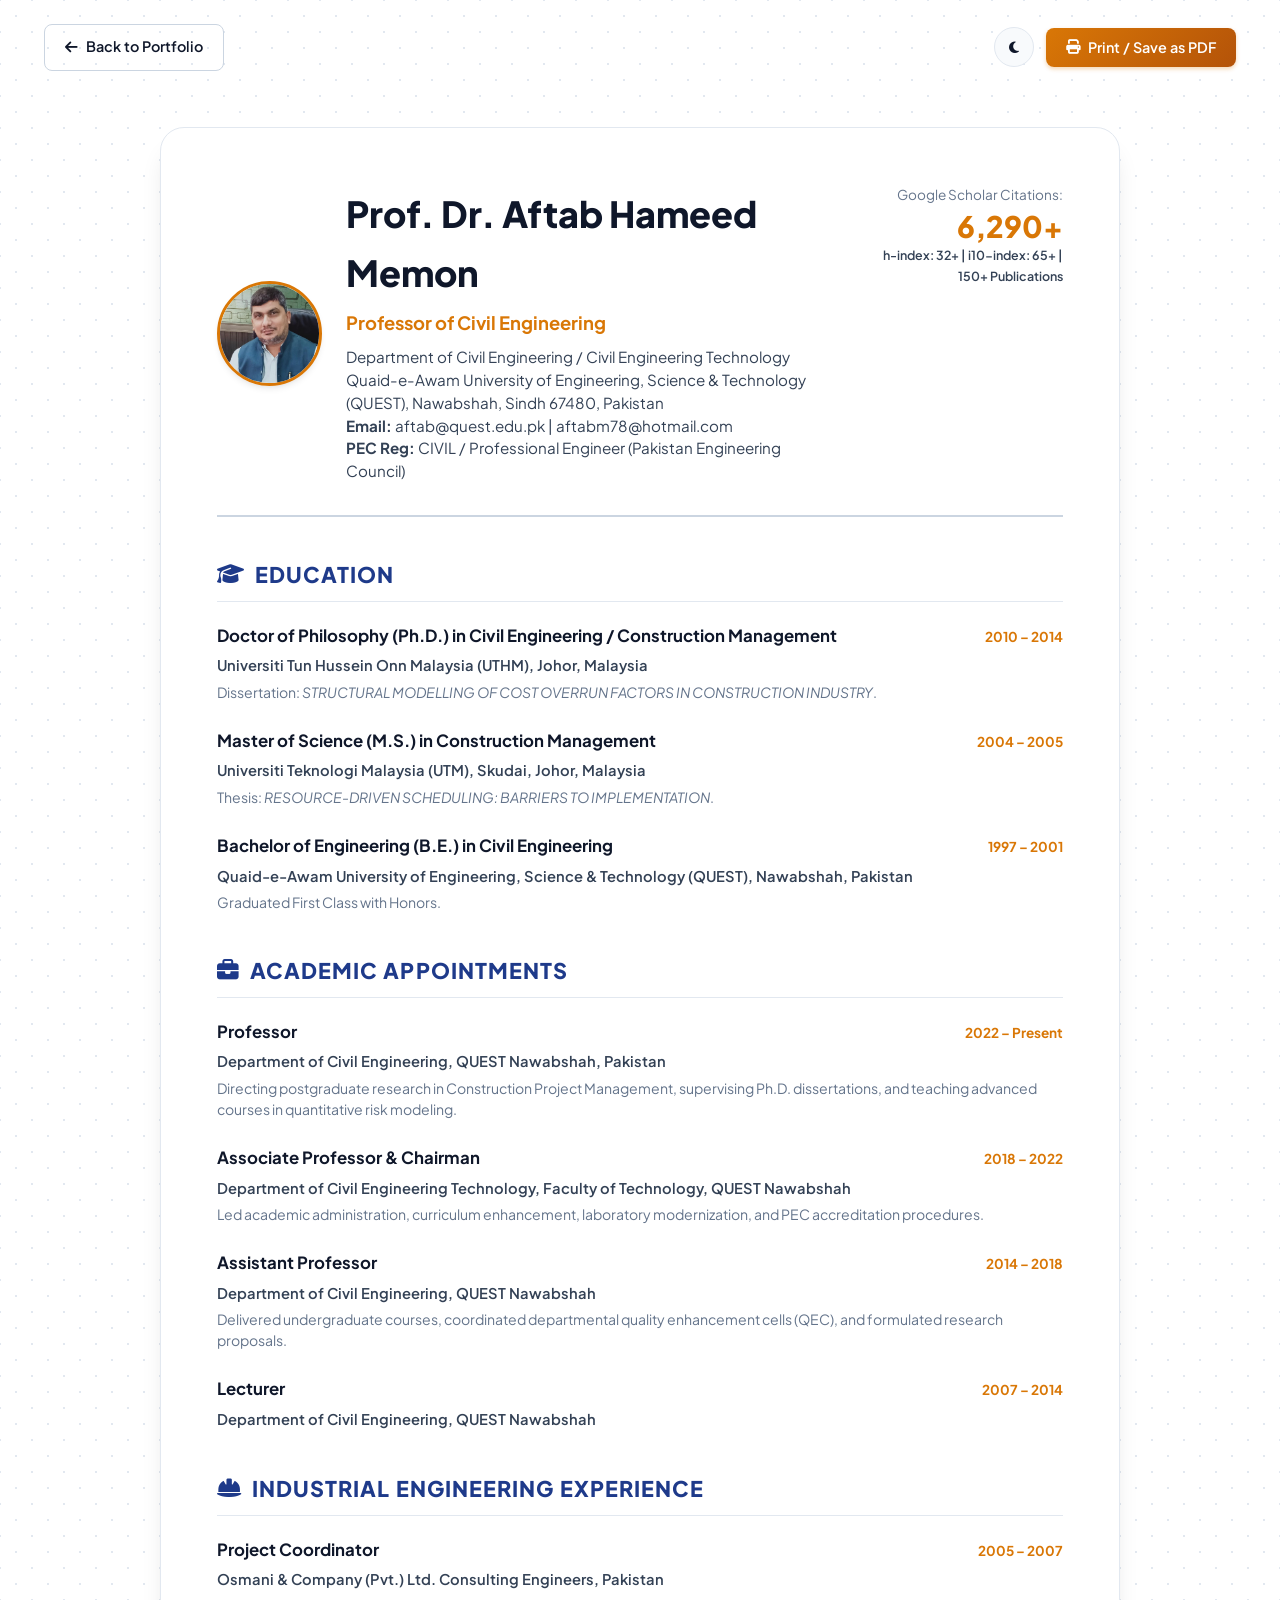
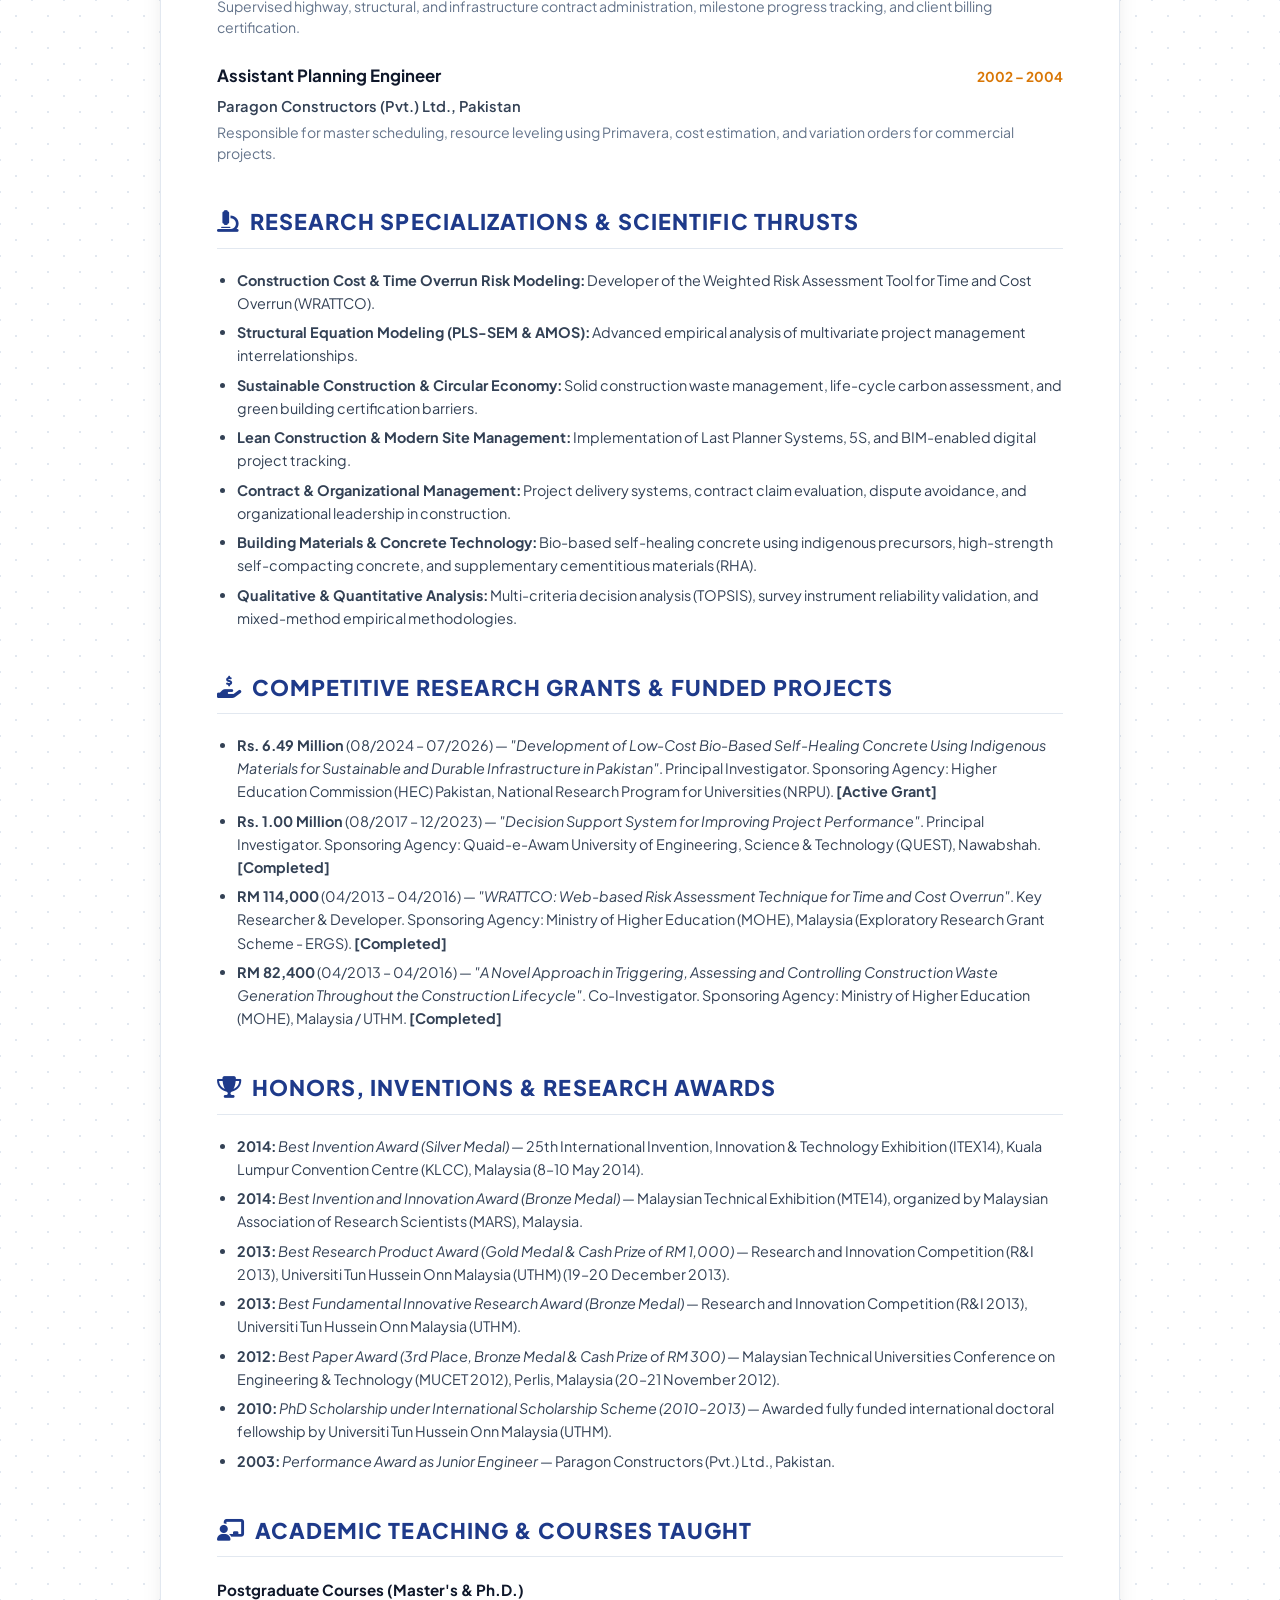
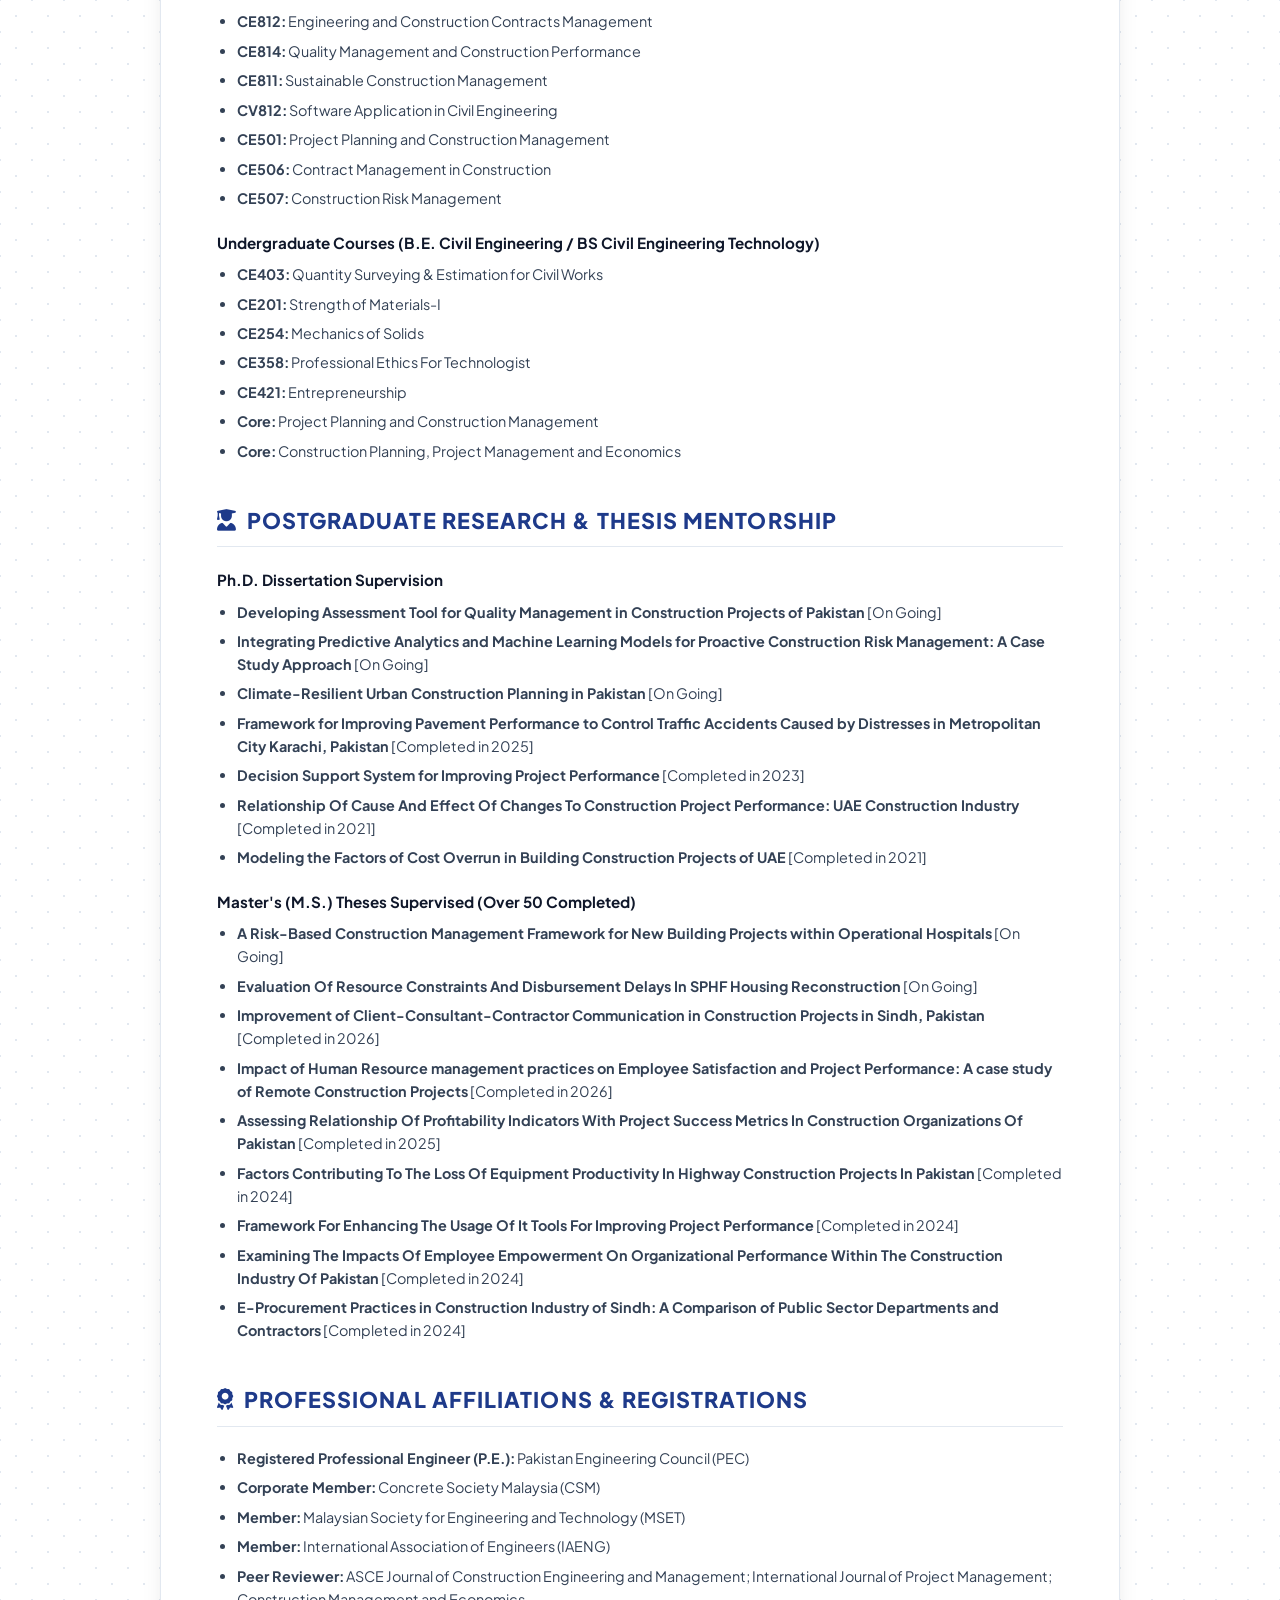
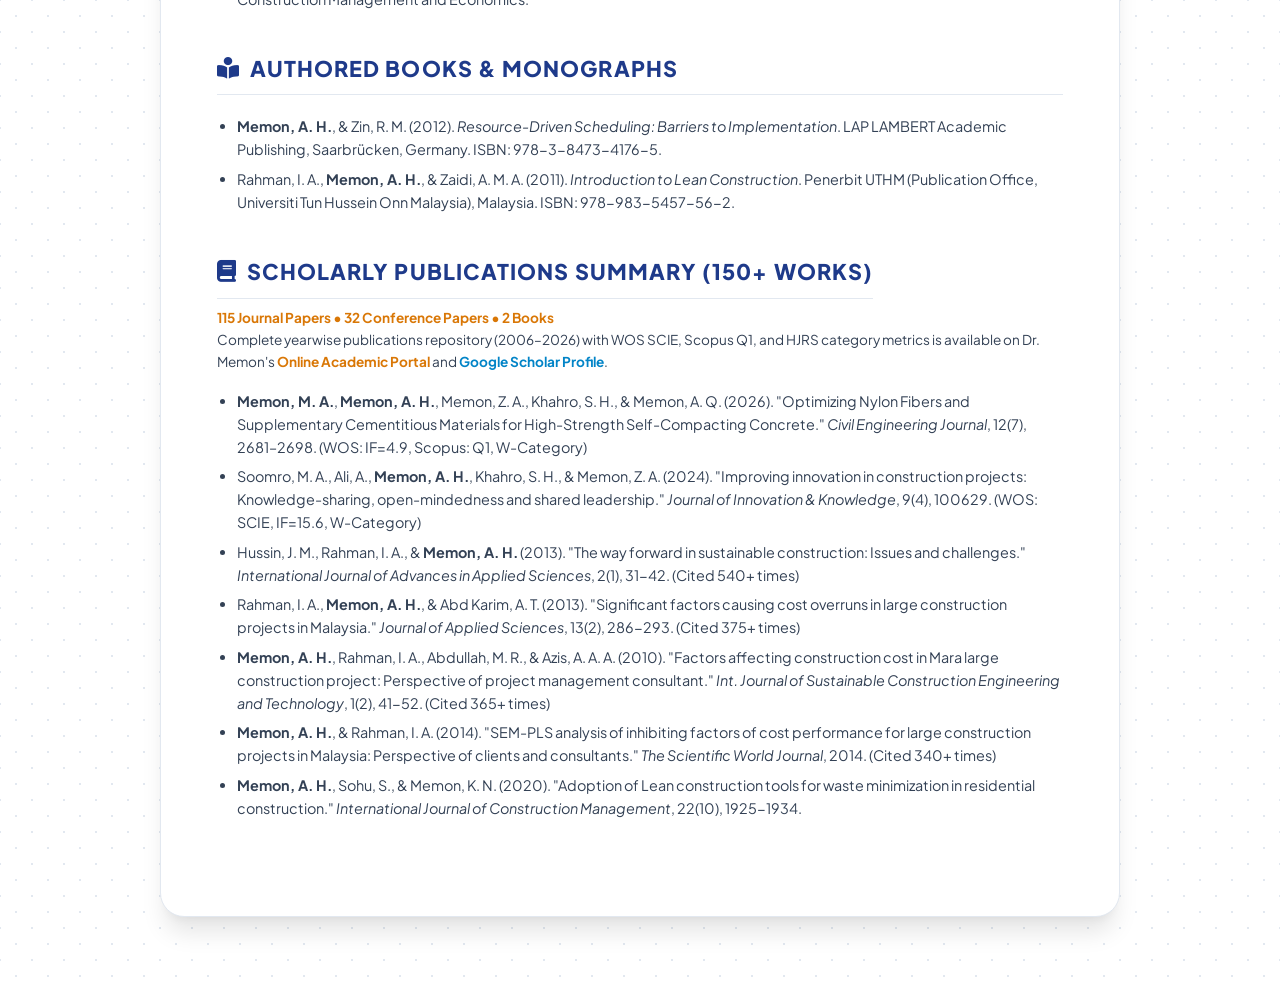
==== cv.html @ 18ec96fc "Initial commit: Academic website & portfolio for Prof. Dr. Aftab Hameed Memon" ====
<!DOCTYPE html>
<html lang="en">
<head>
  <meta charset="UTF-8">
  <meta name="viewport" content="width=device-width, initial-scale=1.0">
  <title>Curriculum Vitae | Prof. Dr. Aftab Hameed Memon</title>
  <meta name="description" content="Curriculum Vitae of Prof. Dr. Aftab Hameed Memon, Professor of Civil Engineering at Quaid-e-Awam University of Engineering, Science & Technology (QUEST), Nawabshah, Pakistan.">
  
  <!-- Favicon -->
  <link rel="icon" type="image/svg+xml" href="assets/images/logo.svg">
  
  <!-- Fonts -->
  <link rel="preconnect" href="https://fonts.googleapis.com">
  <link rel="preconnect" href="https://fonts.gstatic.com" crossorigin>
  <link href="https://fonts.googleapis.com/css2?family=Plus+Jakarta+Sans:wght@300;400;500;600;700;800&family=Playfair+Display:ital,wght@0,600;0,700;1,400&display=swap" rel="stylesheet">
  
  <!-- Font Awesome -->
  <link rel="stylesheet" href="https://cdnjs.cloudflare.com/ajax/libs/font-awesome/6.4.0/css/all.min.css">
  
  <!-- Main Stylesheet -->
  <link rel="stylesheet" href="css/style.css">
  
  <style>
    .cv-page-container {
      max-width: 960px;
      margin: 2rem auto 4rem auto;
      background: var(--bg-card);
      border: 1px solid var(--border-subtle);
      border-radius: var(--radius-xl);
      padding: 3.5rem;
      box-shadow: var(--shadow-xl);
    }
    .cv-header {
      border-bottom: 2px solid var(--border-strong);
      padding-bottom: 2rem;
      margin-bottom: 2.5rem;
      display: flex;
      justify-content: space-between;
      align-items: flex-start;
      gap: 2rem;
    }
    .cv-header-left h1 {
      font-size: 2.25rem;
      font-weight: 800;
      color: var(--text-primary);
      margin-bottom: 0.35rem;
    }
    .cv-header-left h2 {
      font-size: 1.15rem;
      font-weight: 700;
      color: var(--accent-gold);
      margin-bottom: 0.5rem;
    }
    .cv-header-left p {
      font-size: 0.95rem;
      color: var(--text-secondary);
      line-height: 1.5;
    }
    .cv-actions-bar {
      display: flex;
      gap: 0.75rem;
      flex-wrap: wrap;
    }
    .cv-section {
      margin-bottom: 2.5rem;
    }
    .cv-section-title {
      font-size: 1.35rem;
      font-weight: 800;
      color: var(--brand-blue);
      text-transform: uppercase;
      letter-spacing: 0.05em;
      border-bottom: 1.5px solid var(--border-subtle);
      padding-bottom: 0.5rem;
      margin-bottom: 1.25rem;
      display: flex;
      align-items: center;
      gap: 0.6rem;
    }
    [data-theme="dark"] .cv-section-title {
      color: var(--brand-azure);
    }
    .cv-item {
      margin-bottom: 1.5rem;
    }
    .cv-item:last-child {
      margin-bottom: 0;
    }
    .cv-item-header {
      display: flex;
      justify-content: space-between;
      align-items: baseline;
      margin-bottom: 0.25rem;
    }
    .cv-item-title {
      font-size: 1.05rem;
      font-weight: 700;
      color: var(--text-primary);
    }
    .cv-item-date {
      font-size: 0.85rem;
      font-weight: 700;
      color: var(--accent-gold);
    }
    .cv-item-sub {
      font-size: 0.92rem;
      font-weight: 600;
      color: var(--text-secondary);
    }
    .cv-item-details {
      font-size: 0.88rem;
      color: var(--text-muted);
      margin-top: 0.25rem;
      line-height: 1.5;
    }
    .cv-list {
      list-style-type: disc;
      padding-left: 1.25rem;
      color: var(--text-secondary);
      font-size: 0.9rem;
      line-height: 1.6;
    }
    .cv-list li {
      margin-bottom: 0.4rem;
    }
    @media print {
      .cv-page-container {
        border: none;
        box-shadow: none;
        padding: 0;
        margin: 0;
      }
      .cv-actions-bar, .theme-toggle-btn {
        display: none !important;
      }
      body {
        background: #fff !important;
        color: #000 !important;
      }
    }
  </style>
</head>
<body class="bg-grid-pattern">

  <div class="container">
    <div style="display: flex; justify-content: space-between; align-items: center; padding: 1.5rem 0;">
      <a href="index.html" class="btn btn-outline">
        <i class="fas fa-arrow-left"></i> Back to Portfolio
      </a>
      <div style="display: flex; gap: 0.75rem; align-items: center;">
        <button id="themeToggleBtn" class="theme-toggle-btn" aria-label="Toggle Theme">
          <i id="themeIcon" class="fas fa-moon"></i>
        </button>
        <button onclick="window.print()" class="btn btn-primary">
          <i class="fas fa-print"></i> Print / Save as PDF
        </button>
      </div>
    </div>

    <main class="cv-page-container">
      <!-- CV Header -->
      <header class="cv-header">
        <div style="display: flex; gap: 1.5rem; align-items: center;">
          <img src="assets/images/profile.jpg" alt="Prof. Dr. Aftab Hameed Memon" style="width: 105px; height: 105px; border-radius: 50%; object-fit: cover; border: 3px solid var(--accent-gold); box-shadow: var(--shadow-md); flex-shrink: 0;">
          <div class="cv-header-left">
            <h1>Prof. Dr. Aftab Hameed Memon</h1>
            <h2>Professor of Civil Engineering</h2>
            <p>
              Department of Civil Engineering / Civil Engineering Technology<br>
              Quaid-e-Awam University of Engineering, Science &amp; Technology (QUEST), Nawabshah, Sindh 67480, Pakistan<br>
              <strong>Email:</strong> aftab@quest.edu.pk | aftabm78@hotmail.com<br>
              <strong>PEC Reg:</strong> CIVIL / Professional Engineer (Pakistan Engineering Council)
            </p>
          </div>
        </div>
        <div style="text-align: right;">
          <div style="font-size: 0.85rem; color: var(--text-muted); margin-bottom: 0.35rem;">
            Google Scholar Citations:
          </div>
          <div style="font-size: 1.85rem; font-weight: 800; color: var(--accent-gold); line-height: 1;">
            <a href="https://scholar.google.com/citations?user=CjmiuJMAAAAJ&hl=en&oi=ao" target="_blank" rel="noopener noreferrer" style="color: inherit; text-decoration: none;">6,290+</a>
          </div>
          <div style="font-size: 0.78rem; font-weight: 600; color: var(--text-secondary); margin-top: 0.25rem;">
            h-index: 32+ | i10-index: 65+ | 150+ Publications
          </div>
        </div>
      </header>

      <!-- Education Section -->
      <section class="cv-section">
        <h3 class="cv-section-title"><i class="fas fa-graduation-cap"></i> Education</h3>
        
        <div class="cv-item">
          <div class="cv-item-header">
            <span class="cv-item-title">Doctor of Philosophy (Ph.D.) in Civil Engineering / Construction Management</span>
            <span class="cv-item-date">2010 – 2014</span>
          </div>
          <div class="cv-item-sub">Universiti Tun Hussein Onn Malaysia (UTHM), Johor, Malaysia</div>
          <div class="cv-item-details">
            Dissertation: <em>STRUCTURAL MODELLING OF COST OVERRUN FACTORS IN CONSTRUCTION INDUSTRY</em>.
          </div>
        </div>

        <div class="cv-item">
          <div class="cv-item-header">
            <span class="cv-item-title">Master of Science (M.S.) in Construction Management</span>
            <span class="cv-item-date">2004 – 2005</span>
          </div>
          <div class="cv-item-sub">Universiti Teknologi Malaysia (UTM), Skudai, Johor, Malaysia</div>
          <div class="cv-item-details">
            Thesis: <em>RESOURCE-DRIVEN SCHEDULING: BARRIERS TO IMPLEMENTATION</em>.
          </div>
        </div>

        <div class="cv-item">
          <div class="cv-item-header">
            <span class="cv-item-title">Bachelor of Engineering (B.E.) in Civil Engineering</span>
            <span class="cv-item-date">1997 – 2001</span>
          </div>
          <div class="cv-item-sub">Quaid-e-Awam University of Engineering, Science &amp; Technology (QUEST), Nawabshah, Pakistan</div>
          <div class="cv-item-details">
            Graduated First Class with Honors.
          </div>
        </div>
      </section>

      <!-- Academic Experience Section -->
      <section class="cv-section">
        <h3 class="cv-section-title"><i class="fas fa-briefcase"></i> Academic Appointments</h3>
        
        <div class="cv-item">
          <div class="cv-item-header">
            <span class="cv-item-title">Professor</span>
            <span class="cv-item-date">2022 – Present</span>
          </div>
          <div class="cv-item-sub">Department of Civil Engineering, QUEST Nawabshah, Pakistan</div>
          <div class="cv-item-details">
            Directing postgraduate research in Construction Project Management, supervising Ph.D. dissertations, and teaching advanced courses in quantitative risk modeling.
          </div>
        </div>

        <div class="cv-item">
          <div class="cv-item-header">
            <span class="cv-item-title">Associate Professor &amp; Chairman</span>
            <span class="cv-item-date">2018 – 2022</span>
          </div>
          <div class="cv-item-sub">Department of Civil Engineering Technology, Faculty of Technology, QUEST Nawabshah</div>
          <div class="cv-item-details">
            Led academic administration, curriculum enhancement, laboratory modernization, and PEC accreditation procedures.
          </div>
        </div>

        <div class="cv-item">
          <div class="cv-item-header">
            <span class="cv-item-title">Assistant Professor</span>
            <span class="cv-item-date">2014 – 2018</span>
          </div>
          <div class="cv-item-sub">Department of Civil Engineering, QUEST Nawabshah</div>
          <div class="cv-item-details">
            Delivered undergraduate courses, coordinated departmental quality enhancement cells (QEC), and formulated research proposals.
          </div>
        </div>

        <div class="cv-item">
          <div class="cv-item-header">
            <span class="cv-item-title">Lecturer</span>
            <span class="cv-item-date">2007 – 2014</span>
          </div>
          <div class="cv-item-sub">Department of Civil Engineering, QUEST Nawabshah</div>
        </div>
      </section>

      <!-- Industry Experience Section -->
      <section class="cv-section">
        <h3 class="cv-section-title"><i class="fas fa-hard-hat"></i> Industrial Engineering Experience</h3>
        
        <div class="cv-item">
          <div class="cv-item-header">
            <span class="cv-item-title">Project Coordinator</span>
            <span class="cv-item-date">2005 – 2007</span>
          </div>
          <div class="cv-item-sub">Osmani &amp; Company (Pvt.) Ltd. Consulting Engineers, Pakistan</div>
          <div class="cv-item-details">
            Supervised highway, structural, and infrastructure contract administration, milestone progress tracking, and client billing certification.
          </div>
        </div>

        <div class="cv-item">
          <div class="cv-item-header">
            <span class="cv-item-title">Assistant Planning Engineer</span>
            <span class="cv-item-date">2002 – 2004</span>
          </div>
          <div class="cv-item-sub">Paragon Constructors (Pvt.) Ltd., Pakistan</div>
          <div class="cv-item-details">
            Responsible for master scheduling, resource leveling using Primavera, cost estimation, and variation orders for commercial projects.
          </div>
        </div>
      </section>

      <!-- Research Specializations -->
      <section class="cv-section">
        <h3 class="cv-section-title"><i class="fas fa-microscope"></i> Research Specializations &amp; Scientific Thrusts</h3>
        <ul class="cv-list">
          <li><strong>Construction Cost &amp; Time Overrun Risk Modeling:</strong> Developer of the Weighted Risk Assessment Tool for Time and Cost Overrun (WRATTCO).</li>
          <li><strong>Structural Equation Modeling (PLS-SEM &amp; AMOS):</strong> Advanced empirical analysis of multivariate project management interrelationships.</li>
          <li><strong>Sustainable Construction &amp; Circular Economy:</strong> Solid construction waste management, life-cycle carbon assessment, and green building certification barriers.</li>
          <li><strong>Lean Construction &amp; Modern Site Management:</strong> Implementation of Last Planner Systems, 5S, and BIM-enabled digital project tracking.</li>
          <li><strong>Contract &amp; Organizational Management:</strong> Project delivery systems, contract claim evaluation, dispute avoidance, and organizational leadership in construction.</li>
          <li><strong>Building Materials &amp; Concrete Technology:</strong> Bio-based self-healing concrete using indigenous precursors, high-strength self-compacting concrete, and supplementary cementitious materials (RHA).</li>
          <li><strong>Qualitative &amp; Quantitative Analysis:</strong> Multi-criteria decision analysis (TOPSIS), survey instrument reliability validation, and mixed-method empirical methodologies.</li>
        </ul>
      </section>

      <!-- Competitive Research Grants -->
      <section class="cv-section">
        <h3 class="cv-section-title"><i class="fas fa-hand-holding-usd"></i> Competitive Research Grants &amp; Funded Projects</h3>
        <ul class="cv-list">
          <li>
            <strong>Rs. 6.49 Million</strong> (08/2024 – 07/2026) — <em>"Development of Low-Cost Bio-Based Self-Healing Concrete Using Indigenous Materials for Sustainable and Durable Infrastructure in Pakistan"</em>. Principal Investigator. Sponsoring Agency: Higher Education Commission (HEC) Pakistan, National Research Program for Universities (NRPU). <strong>[Active Grant]</strong>
          </li>
          <li>
            <strong>Rs. 1.00 Million</strong> (08/2017 – 12/2023) — <em>"Decision Support System for Improving Project Performance"</em>. Principal Investigator. Sponsoring Agency: Quaid-e-Awam University of Engineering, Science &amp; Technology (QUEST), Nawabshah. <strong>[Completed]</strong>
          </li>
          <li>
            <strong>RM 114,000</strong> (04/2013 – 04/2016) — <em>"WRATTCO: Web-based Risk Assessment Technique for Time and Cost Overrun"</em>. Key Researcher &amp; Developer. Sponsoring Agency: Ministry of Higher Education (MOHE), Malaysia (Exploratory Research Grant Scheme - ERGS). <strong>[Completed]</strong>
          </li>
          <li>
            <strong>RM 82,400</strong> (04/2013 – 04/2016) — <em>"A Novel Approach in Triggering, Assessing and Controlling Construction Waste Generation Throughout the Construction Lifecycle"</em>. Co-Investigator. Sponsoring Agency: Ministry of Higher Education (MOHE), Malaysia / UTHM. <strong>[Completed]</strong>
          </li>
        </ul>
      </section>

      <!-- Honors & Research Awards -->
      <section class="cv-section">
        <h3 class="cv-section-title"><i class="fas fa-trophy"></i> Honors, Inventions &amp; Research Awards</h3>
        <ul class="cv-list">
          <li>
            <strong>2014:</strong> <em>Best Invention Award (Silver Medal)</em> — 25th International Invention, Innovation &amp; Technology Exhibition (ITEX14), Kuala Lumpur Convention Centre (KLCC), Malaysia (8–10 May 2014).
          </li>
          <li>
            <strong>2014:</strong> <em>Best Invention and Innovation Award (Bronze Medal)</em> — Malaysian Technical Exhibition (MTE14), organized by Malaysian Association of Research Scientists (MARS), Malaysia.
          </li>
          <li>
            <strong>2013:</strong> <em>Best Research Product Award (Gold Medal &amp; Cash Prize of RM 1,000)</em> — Research and Innovation Competition (R&amp;I 2013), Universiti Tun Hussein Onn Malaysia (UTHM) (19–20 December 2013).
          </li>
          <li>
            <strong>2013:</strong> <em>Best Fundamental Innovative Research Award (Bronze Medal)</em> — Research and Innovation Competition (R&amp;I 2013), Universiti Tun Hussein Onn Malaysia (UTHM).
          </li>
          <li>
            <strong>2012:</strong> <em>Best Paper Award (3rd Place, Bronze Medal &amp; Cash Prize of RM 300)</em> — Malaysian Technical Universities Conference on Engineering &amp; Technology (MUCET 2012), Perlis, Malaysia (20–21 November 2012).
          </li>
          <li>
            <strong>2010:</strong> <em>PhD Scholarship under International Scholarship Scheme (2010–2013)</em> — Awarded fully funded international doctoral fellowship by Universiti Tun Hussein Onn Malaysia (UTHM).
          </li>
          <li>
            <strong>2003:</strong> <em>Performance Award as Junior Engineer</em> — Paragon Constructors (Pvt.) Ltd., Pakistan.
          </li>
        </ul>
      </section>

      <!-- Teaching & Courses Taught -->
      <section class="cv-section">
        <h3 class="cv-section-title"><i class="fas fa-chalkboard-teacher"></i> Academic Teaching &amp; Courses Taught</h3>
        
        <div style="margin-bottom: 1.25rem;">
          <h4 style="font-size: 0.95rem; font-weight: 700; color: var(--cv-primary); margin-bottom: 0.5rem;">Postgraduate Courses (Master's &amp; Ph.D.)</h4>
          <ul class="cv-list">
            <li><strong>CE812:</strong> Engineering and Construction Contracts Management</li>
            <li><strong>CE814:</strong> Quality Management and Construction Performance</li>
            <li><strong>CE811:</strong> Sustainable Construction Management</li>
            <li><strong>CV812:</strong> Software Application in Civil Engineering</li>
            <li><strong>CE501:</strong> Project Planning and Construction Management</li>
            <li><strong>CE506:</strong> Contract Management in Construction</li>
            <li><strong>CE507:</strong> Construction Risk Management</li>
          </ul>
        </div>

        <div>
          <h4 style="font-size: 0.95rem; font-weight: 700; color: var(--cv-primary); margin-bottom: 0.5rem;">Undergraduate Courses (B.E. Civil Engineering / BS Civil Engineering Technology)</h4>
          <ul class="cv-list">
            <li><strong>CE403:</strong> Quantity Surveying &amp; Estimation for Civil Works</li>
            <li><strong>CE201:</strong> Strength of Materials-I</li>
            <li><strong>CE254:</strong> Mechanics of Solids</li>
            <li><strong>CE358:</strong> Professional Ethics For Technologist</li>
            <li><strong>CE421:</strong> Entrepreneurship</li>
            <li><strong>Core:</strong> Project Planning and Construction Management</li>
            <li><strong>Core:</strong> Construction Planning, Project Management and Economics</li>
          </ul>
        </div>
      </section>

      <!-- Postgraduate Research & Thesis Supervision -->
      <section class="cv-section">
        <h3 class="cv-section-title"><i class="fas fa-user-graduate"></i> Postgraduate Research &amp; Thesis Mentorship</h3>
        
        <div style="margin-bottom: 1.25rem;">
          <h4 style="font-size: 0.95rem; font-weight: 700; color: var(--cv-primary); margin-bottom: 0.5rem;">Ph.D. Dissertation Supervision</h4>
          <ul class="cv-list">
            <li><strong>Developing Assessment Tool for Quality Management in Construction Projects of Pakistan</strong> [On Going]</li>
            <li><strong>Integrating Predictive Analytics and Machine Learning Models for Proactive Construction Risk Management: A Case Study Approach</strong> [On Going]</li>
            <li><strong>Climate-Resilient Urban Construction Planning in Pakistan</strong> [On Going]</li>
            <li><strong>Framework for Improving Pavement Performance to Control Traffic Accidents Caused by Distresses in Metropolitan City Karachi, Pakistan</strong> [Completed in 2025]</li>
            <li><strong>Decision Support System for Improving Project Performance</strong> [Completed in 2023]</li>
            <li><strong>Relationship Of Cause And Effect Of Changes To Construction Project Performance: UAE Construction Industry</strong> [Completed in 2021]</li>
            <li><strong>Modeling the Factors of Cost Overrun in Building Construction Projects of UAE</strong> [Completed in 2021]</li>
          </ul>
        </div>

        <div>
          <h4 style="font-size: 0.95rem; font-weight: 700; color: var(--cv-primary); margin-bottom: 0.5rem;">Master's (M.S.) Theses Supervised (Over 50 Completed)</h4>
          <ul class="cv-list">
            <li><strong>A Risk-Based Construction Management Framework for New Building Projects within Operational Hospitals</strong> [On Going]</li>
            <li><strong>Evaluation Of Resource Constraints And Disbursement Delays In SPHF Housing Reconstruction</strong> [On Going]</li>
            <li><strong>Improvement of Client-Consultant-Contractor Communication in Construction Projects in Sindh, Pakistan</strong> [Completed in 2026]</li>
            <li><strong>Impact of Human Resource management practices on Employee Satisfaction and Project Performance: A case study of Remote Construction Projects</strong> [Completed in 2026]</li>
            <li><strong>Assessing Relationship Of Profitability Indicators With Project Success Metrics In Construction Organizations Of Pakistan</strong> [Completed in 2025]</li>
            <li><strong>Factors Contributing To The Loss Of Equipment Productivity In Highway Construction Projects In Pakistan</strong> [Completed in 2024]</li>
            <li><strong>Framework For Enhancing The Usage Of It Tools For Improving Project Performance</strong> [Completed in 2024]</li>
            <li><strong>Examining The Impacts Of Employee Empowerment On Organizational Performance Within The Construction Industry Of Pakistan</strong> [Completed in 2024]</li>
            <li><strong>E-Procurement Practices in Construction Industry of Sindh: A Comparison of Public Sector Departments and Contractors</strong> [Completed in 2024]</li>
          </ul>
        </div>
      </section>

      <!-- Professional Memberships -->
      <section class="cv-section">
        <h3 class="cv-section-title"><i class="fas fa-award"></i> Professional Affiliations &amp; Registrations</h3>
        <ul class="cv-list">
          <li><strong>Registered Professional Engineer (P.E.):</strong> Pakistan Engineering Council (PEC)</li>
          <li><strong>Corporate Member:</strong> Concrete Society Malaysia (CSM)</li>
          <li><strong>Member:</strong> Malaysian Society for Engineering and Technology (MSET)</li>
          <li><strong>Member:</strong> International Association of Engineers (IAENG)</li>
          <li><strong>Peer Reviewer:</strong> ASCE Journal of Construction Engineering and Management; International Journal of Project Management; Construction Management and Economics.</li>
        </ul>
      </section>

      <!-- Published Books & Monographs -->
      <section class="cv-section">
        <h3 class="cv-section-title"><i class="fas fa-book-reader"></i> Authored Books &amp; Monographs</h3>
        <ul class="cv-list">
          <li>
            <strong>Memon, A. H.</strong>, &amp; Zin, R. M. (2012). <em>Resource-Driven Scheduling: Barriers to Implementation</em>. LAP LAMBERT Academic Publishing, Saarbrücken, Germany. ISBN: 978-3-8473-4176-5.
          </li>
          <li>
            Rahman, I. A., <strong>Memon, A. H.</strong>, &amp; Zaidi, A. M. A. (2011). <em>Introduction to Lean Construction</em>. Penerbit UTHM (Publication Office, Universiti Tun Hussein Onn Malaysia), Malaysia. ISBN: 978-983-5457-56-2.
          </li>
        </ul>
      </section>

      <!-- Key Publications -->
      <section class="cv-section">
        <div style="display: flex; justify-content: space-between; align-items: baseline; flex-wrap: wrap;">
          <h3 class="cv-section-title" style="margin-bottom: 0.5rem;"><i class="fas fa-book"></i> Scholarly Publications Summary (150+ Works)</h3>
          <span style="font-size: 0.85rem; font-weight: 700; color: var(--accent-gold);">115 Journal Papers • 32 Conference Papers • 2 Books</span>
        </div>
        <p style="font-size: 0.85rem; color: var(--text-secondary); margin-bottom: 1rem;">
          Complete yearwise publications repository (2006–2026) with WOS SCIE, Scopus Q1, and HJRS category metrics is available on Dr. Memon's <a href="index.html#publications" style="color: var(--accent-gold); font-weight: 700;">Online Academic Portal</a> and <a href="https://scholar.google.com/citations?user=CjmiuJMAAAAJ&hl=en&oi=ao" target="_blank" rel="noopener noreferrer" style="color: var(--brand-azure); font-weight: 700;">Google Scholar Profile</a>.
        </p>
        <ul class="cv-list">
          <li>
            <strong>Memon, M. A.</strong>, <strong>Memon, A. H.</strong>, Memon, Z. A., Khahro, S. H., &amp; Memon, A. Q. (2026). "Optimizing Nylon Fibers and Supplementary Cementitious Materials for High-Strength Self-Compacting Concrete." <em>Civil Engineering Journal</em>, 12(7), 2681–2698. (WOS: IF=4.9, Scopus: Q1, W-Category)
          </li>
          <li>
            Soomro, M. A., Ali, A., <strong>Memon, A. H.</strong>, Khahro, S. H., &amp; Memon, Z. A. (2024). "Improving innovation in construction projects: Knowledge-sharing, open-mindedness and shared leadership." <em>Journal of Innovation &amp; Knowledge</em>, 9(4), 100629. (WOS: SCIE, IF=15.6, W-Category)
          </li>
          <li>
            Hussin, J. M., Rahman, I. A., &amp; <strong>Memon, A. H.</strong> (2013). "The way forward in sustainable construction: Issues and challenges." <em>International Journal of Advances in Applied Sciences</em>, 2(1), 31-42. (Cited 540+ times)
          </li>
          <li>
            Rahman, I. A., <strong>Memon, A. H.</strong>, &amp; Abd Karim, A. T. (2013). "Significant factors causing cost overruns in large construction projects in Malaysia." <em>Journal of Applied Sciences</em>, 13(2), 286-293. (Cited 375+ times)
          </li>
          <li>
            <strong>Memon, A. H.</strong>, Rahman, I. A., Abdullah, M. R., &amp; Azis, A. A. A. (2010). "Factors affecting construction cost in Mara large construction project: Perspective of project management consultant." <em>Int. Journal of Sustainable Construction Engineering and Technology</em>, 1(2), 41-52. (Cited 365+ times)
          </li>
          <li>
            <strong>Memon, A. H.</strong>, &amp; Rahman, I. A. (2014). "SEM-PLS analysis of inhibiting factors of cost performance for large construction projects in Malaysia: Perspective of clients and consultants." <em>The Scientific World Journal</em>, 2014. (Cited 340+ times)
          </li>
          <li>
            <strong>Memon, A. H.</strong>, Sohu, S., &amp; Memon, K. N. (2020). "Adoption of Lean construction tools for waste minimization in residential construction." <em>International Journal of Construction Management</em>, 22(10), 1925-1934.
          </li>
        </ul>
      </section>

    </main>
  </div>

  <script src="js/main.js"></script>
</body>
</html>
---- css/style.css ----
/* ==========================================================================
   Prof. Dr. Aftab Hameed Memon - Academic & Research Portfolio
   Department of Civil Engineering, QUEST Nawabshah, Pakistan
   Theme: Modern Academic Civil Engineering (Navy Sapphire & Construction Gold)
   Section Architecture: Independent Tab Views (SPA Tab Architecture)
   ========================================================================== */

:root {
  /* Color Palette - Light Mode */
  --bg-primary: #ffffff;
  --bg-secondary: #f8fafc;
  --bg-tertiary: #f1f5f9;
  --bg-card: #ffffff;
  --bg-card-hover: #ffffff;
  
  --text-primary: #0f172a;
  --text-secondary: #334155;
  --text-muted: #64748b;
  --text-inverse: #ffffff;
  
  --brand-navy: #0b1a30;
  --brand-navy-light: #152b4d;
  --brand-blue: #1e3a8a;
  --brand-azure: #0284c7;
  --brand-cyan-light: #0ea5e9;
  
  --accent-gold: #d97706;
  --accent-gold-light: #f59e0b;
  --accent-gold-amber: #b45309;
  --accent-gold-soft: rgba(217, 119, 6, 0.12);
  --accent-cyan-soft: rgba(14, 165, 233, 0.12);
  
  --border-subtle: #e2e8f0;
  --border-strong: #cbd5e1;
  --border-gold: rgba(217, 119, 6, 0.35);
  
  --shadow-sm: 0 1px 2px 0 rgba(0, 0, 0, 0.05);
  --shadow-md: 0 4px 6px -1px rgba(0, 0, 0, 0.08), 0 2px 4px -2px rgba(0, 0, 0, 0.05);
  --shadow-lg: 0 10px 15px -3px rgba(0, 0, 0, 0.08), 0 4px 6px -4px rgba(0, 0, 0, 0.04);
  --shadow-xl: 0 20px 25px -5px rgba(0, 0, 0, 0.1), 0 8px 10px -6px rgba(0, 0, 0, 0.05);
  --shadow-glow: 0 0 25px rgba(217, 119, 6, 0.22);

  --font-main: 'Plus Jakarta Sans', system-ui, -apple-system, BlinkMacSystemFont, 'Segoe UI', Roboto, sans-serif;
  --font-serif: 'Playfair Display', Georgia, serif;
  
  --transition: all 0.25s cubic-bezier(0.4, 0, 0.2, 1);
  --radius-sm: 8px;
  --radius-md: 12px;
  --radius-lg: 18px;
  --radius-xl: 24px;
}

/* Dark Mode Theme */
[data-theme="dark"] {
  --bg-primary: #0a0f1d;
  --bg-secondary: #0f172a;
  --bg-tertiary: #17223b;
  --bg-card: #111a2e;
  --bg-card-hover: #16223b;
  
  --text-primary: #f8fafc;
  --text-secondary: #cbd5e1;
  --text-muted: #94a3b8;
  --text-inverse: #0a0f1d;
  
  --brand-navy: #060a14;
  --brand-navy-light: #131d33;
  --brand-blue: #3b82f6;
  --brand-azure: #38bdf8;
  --brand-cyan-light: #7dd3fc;
  
  --accent-gold: #f59e0b;
  --accent-gold-light: #fbbf24;
  --accent-gold-amber: #d97706;
  --accent-gold-soft: rgba(245, 158, 11, 0.18);
  --accent-cyan-soft: rgba(56, 189, 248, 0.18);
  
  --border-subtle: #1e293b;
  --border-strong: #334155;
  --border-gold: rgba(245, 158, 11, 0.4);
  
  --shadow-sm: 0 1px 3px 0 rgba(0, 0, 0, 0.3);
  --shadow-md: 0 4px 6px -1px rgba(0, 0, 0, 0.4);
  --shadow-lg: 0 10px 15px -3px rgba(0, 0, 0, 0.5);
  --shadow-xl: 0 20px 25px -5px rgba(0, 0, 0, 0.6);
  --shadow-glow: 0 0 25px rgba(245, 158, 11, 0.25);
}

/* Base Resets */
*, *::before, *::after {
  box-sizing: border-box;
  margin: 0;
  padding: 0;
}

html {
  scroll-behavior: smooth;
  font-size: 16px;
}

body {
  font-family: var(--font-main);
  background-color: var(--bg-primary);
  color: var(--text-primary);
  line-height: 1.65;
  overflow-x: hidden;
  transition: background-color 0.3s ease, color 0.3s ease;
  -webkit-font-smoothing: antialiased;
}

/* Background Engineering Grid Pattern */
.bg-grid-pattern {
  background-image: 
    radial-gradient(var(--border-subtle) 1px, transparent 1px),
    radial-gradient(var(--border-subtle) 1px, transparent 1px);
  background-size: 32px 32px;
  background-position: 0 0, 16px 16px;
}

a {
  color: var(--brand-blue);
  text-decoration: none;
  transition: var(--transition);
}

[data-theme="dark"] a {
  color: var(--brand-azure);
}

a:hover {
  color: var(--accent-gold);
}

img, svg {
  display: block;
  max-width: 100%;
}

button {
  cursor: pointer;
  font-family: inherit;
  border: none;
  background: none;
}

.container {
  width: 100%;
  max-width: 1240px;
  margin-left: auto;
  margin-right: auto;
  padding-left: 1.5rem;
  padding-right: 1.5rem;
}

/* ==========================================================================
   TAB VIEW ARCHITECTURE (Section-by-Section on new click)
   ========================================================================== */
.view-section {
  display: none;
  opacity: 0;
  transform: translateY(12px);
  transition: opacity 0.35s cubic-bezier(0.4, 0, 0.2, 1), transform 0.35s cubic-bezier(0.4, 0, 0.2, 1);
}

.view-section.active-view {
  display: block;
  opacity: 1;
  transform: translateY(0);
  animation: viewTransition 0.35s ease-out forwards;
}

@keyframes viewTransition {
  0% {
    opacity: 0;
    transform: translateY(14px);
  }
  100% {
    opacity: 1;
    transform: translateY(0);
  }
}

/* Section Header / Breadcrumb Banner for Sub-Views */
.section-banner {
  background: linear-gradient(180deg, var(--bg-secondary) 0%, var(--bg-primary) 100%);
  border-bottom: 1px solid var(--border-subtle);
  padding: 3rem 0 2.25rem 0;
  margin-bottom: 3rem;
}

.banner-flex {
  display: flex;
  align-items: center;
  justify-content: space-between;
  gap: 2rem;
  flex-wrap: wrap;
}

.banner-left {
  display: flex;
  align-items: center;
  gap: 1.5rem;
}

.banner-mini-avatar {
  width: 72px;
  height: 72px;
  border-radius: 18px;
  object-fit: cover;
  border: 2.5px solid var(--accent-gold);
  box-shadow: var(--shadow-md);
  flex-shrink: 0;
}

.banner-info .breadcrumb {
  display: flex;
  align-items: center;
  gap: 0.5rem;
  font-size: 0.82rem;
  font-weight: 700;
  color: var(--accent-gold);
  text-transform: uppercase;
  letter-spacing: 0.05em;
  margin-bottom: 0.35rem;
}

.banner-info h1 {
  font-size: 2.15rem;
  font-weight: 800;
  color: var(--text-primary);
  line-height: 1.2;
}

.banner-info p {
  font-size: 0.95rem;
  color: var(--text-secondary);
  margin-top: 0.25rem;
}

.banner-right-badges {
  display: flex;
  align-items: center;
  gap: 0.75rem;
}

/* Typography Helpers */
.section-badge {
  display: inline-flex;
  align-items: center;
  gap: 0.5rem;
  padding: 0.35rem 0.85rem;
  font-size: 0.8rem;
  font-weight: 700;
  text-transform: uppercase;
  letter-spacing: 0.08em;
  color: var(--accent-gold);
  background: var(--accent-gold-soft);
  border: 1px solid var(--border-gold);
  border-radius: 9999px;
  margin-bottom: 0.75rem;
}

.section-title {
  font-size: 2.25rem;
  font-weight: 800;
  line-height: 1.25;
  color: var(--text-primary);
  letter-spacing: -0.02em;
  margin-bottom: 0.75rem;
}

.section-subtitle {
  font-size: 1.05rem;
  color: var(--text-secondary);
  max-width: 680px;
  line-height: 1.6;
}

/* Header & Navigation */
.header {
  position: sticky;
  top: 0;
  z-index: 1000;
  background: rgba(255, 255, 255, 0.92);
  backdrop-filter: blur(14px);
  -webkit-backdrop-filter: blur(14px);
  border-bottom: 1px solid var(--border-subtle);
  transition: var(--transition);
}

[data-theme="dark"] .header {
  background: rgba(10, 15, 29, 0.92);
  border-bottom-color: var(--border-subtle);
}

.nav-wrapper {
  display: flex;
  align-items: center;
  justify-content: space-between;
  height: 4.75rem;
}

.brand-link {
  display: flex;
  align-items: center;
  gap: 0.85rem;
  text-decoration: none;
  flex-shrink: 0;
}

.brand-nav-avatar {
  width: 44px;
  height: 44px;
  border-radius: 12px;
  object-fit: cover;
  border: 2px solid var(--accent-gold);
  box-shadow: var(--shadow-sm);
  flex-shrink: 0;
}

.brand-info {
  display: flex;
  flex-direction: column;
  white-space: nowrap;
}

.brand-name {
  font-size: 1.1rem;
  font-weight: 800;
  color: var(--text-primary);
  line-height: 1.2;
  white-space: nowrap;
}

.brand-role {
  font-size: 0.72rem;
  font-weight: 700;
  color: var(--accent-gold);
  letter-spacing: 0.04em;
  text-transform: uppercase;
  white-space: nowrap;
}

.nav-links {
  display: flex;
  align-items: center;
  gap: 0.35rem;
  list-style: none;
}

.nav-link {
  font-size: 0.86rem;
  font-weight: 600;
  color: var(--text-secondary);
  padding: 0.45rem 0.72rem;
  border-radius: var(--radius-sm);
  border: 1px solid transparent;
  transition: var(--transition);
  display: inline-flex;
  align-items: center;
  gap: 0.35rem;
  white-space: nowrap;
}

.nav-link:hover {
  color: var(--accent-gold);
  background: var(--bg-tertiary);
}

.nav-link.active-tab {
  color: #ffffff !important;
  background: var(--brand-navy) !important;
  border-color: var(--brand-navy);
  box-shadow: 0 2px 5px rgba(11, 26, 48, 0.25);
}

[data-theme="dark"] .nav-link.active-tab {
  background: var(--accent-gold) !important;
  color: #0b1a30 !important;
  border-color: var(--accent-gold);
  box-shadow: 0 2px 8px rgba(245, 158, 11, 0.35);
}

.nav-actions {
  display: flex;
  align-items: center;
  gap: 0.75rem;
}

.theme-toggle-btn {
  width: 40px;
  height: 40px;
  border-radius: 50%;
  border: 1px solid var(--border-subtle);
  background: var(--bg-secondary);
  color: var(--text-primary);
  display: flex;
  align-items: center;
  justify-content: center;
  transition: var(--transition);
}

.theme-toggle-btn:hover {
  background: var(--bg-tertiary);
  border-color: var(--border-gold);
  color: var(--accent-gold);
}

.btn {
  display: inline-flex;
  align-items: center;
  justify-content: center;
  gap: 0.5rem;
  padding: 0.65rem 1.25rem;
  font-size: 0.9rem;
  font-weight: 600;
  border-radius: var(--radius-sm);
  transition: var(--transition);
  text-decoration: none;
}

.btn-primary {
  background: linear-gradient(135deg, var(--accent-gold) 0%, #b45309 100%);
  color: #ffffff !important;
  box-shadow: 0 2px 4px rgba(217, 119, 6, 0.3);
}

.btn-primary:hover {
  transform: translateY(-2px);
  box-shadow: 0 6px 14px rgba(217, 119, 6, 0.4);
}

.btn-outline {
  border: 1.5px solid var(--border-strong);
  color: var(--text-primary);
  background: transparent;
}

.btn-outline:hover {
  border-color: var(--accent-gold);
  color: var(--accent-gold);
  background: var(--accent-gold-soft);
  transform: translateY(-2px);
}

.btn-blue {
  background: linear-gradient(135deg, var(--brand-navy) 0%, var(--brand-blue) 100%);
  color: #ffffff !important;
}

.btn-blue:hover {
  background: linear-gradient(135deg, var(--brand-navy-light) 0%, var(--brand-azure) 100%);
  transform: translateY(-2px);
}

.mobile-toggle {
  display: none;
  font-size: 1.4rem;
  color: var(--text-primary);
  padding: 0.5rem;
}



/* Hero Section */
.hero-section {
  position: relative;
  padding: 4.5rem 0 3.5rem 0;
  background: linear-gradient(180deg, var(--bg-secondary) 0%, var(--bg-primary) 100%);
  border-bottom: 1px solid var(--border-subtle);
  overflow: hidden;
}

.hero-grid {
  display: grid;
  grid-template-columns: 1.35fr 1fr;
  gap: 3.5rem;
  align-items: center;
}

.hero-content {
  display: flex;
  flex-direction: column;
}

.academic-badge {
  display: inline-flex;
  align-items: center;
  gap: 0.6rem;
  width: fit-content;
  background: var(--bg-card);
  border: 1px solid var(--border-subtle);
  padding: 0.35rem 0.9rem;
  border-radius: 9999px;
  font-size: 0.85rem;
  font-weight: 600;
  color: var(--text-secondary);
  box-shadow: var(--shadow-sm);
  margin-bottom: 1.25rem;
}

.status-dot {
  width: 8px;
  height: 8px;
  background-color: #10b981;
  border-radius: 50%;
  box-shadow: 0 0 0 3px rgba(16, 185, 129, 0.25);
}

.hero-name {
  font-size: 3.15rem;
  font-weight: 800;
  line-height: 1.15;
  color: var(--text-primary);
  letter-spacing: -0.03em;
  margin-bottom: 0.5rem;
}

.hero-title-role {
  font-size: 1.35rem;
  font-weight: 700;
  color: var(--accent-gold);
  margin-bottom: 0.75rem;
}

.hero-institution {
  display: flex;
  align-items: center;
  gap: 0.6rem;
  font-size: 1.05rem;
  font-weight: 600;
  color: var(--text-secondary);
  margin-bottom: 1.25rem;
}

.hero-bio-short {
  font-size: 1.05rem;
  color: var(--text-secondary);
  line-height: 1.7;
  margin-bottom: 1.75rem;
}

.hero-tags {
  display: flex;
  flex-wrap: wrap;
  gap: 0.5rem;
  margin-bottom: 2rem;
}

.tag-pill {
  font-size: 0.82rem;
  font-weight: 600;
  padding: 0.3rem 0.8rem;
  border-radius: 9999px;
  background: var(--bg-tertiary);
  color: var(--text-secondary);
  border: 1px solid var(--border-subtle);
  transition: var(--transition);
}

.tag-pill:hover {
  background: var(--accent-gold-soft);
  border-color: var(--border-gold);
  color: var(--accent-gold);
}

.hero-buttons {
  display: flex;
  flex-wrap: wrap;
  gap: 1rem;
  margin-bottom: 2.5rem;
}

.academic-links-bar {
  display: flex;
  flex-wrap: wrap;
  align-items: center;
  gap: 0.75rem;
  padding-top: 1.5rem;
  border-top: 1px solid var(--border-subtle);
}

.academic-links-label {
  font-size: 0.8rem;
  font-weight: 700;
  text-transform: uppercase;
  letter-spacing: 0.05em;
  color: var(--text-muted);
}

.social-badge {
  display: inline-flex;
  align-items: center;
  gap: 0.4rem;
  padding: 0.35rem 0.75rem;
  border-radius: var(--radius-sm);
  background: var(--bg-card);
  border: 1px solid var(--border-subtle);
  font-size: 0.85rem;
  font-weight: 600;
  color: var(--text-secondary);
  box-shadow: var(--shadow-sm);
}

.social-badge:hover {
  background: var(--bg-tertiary);
  border-color: var(--border-gold);
  color: var(--accent-gold);
  transform: translateY(-2px);
}

/* Hero Portrait Card (With Dr. Aftab's uploaded photo) */
.hero-visual {
  display: flex;
  justify-content: center;
  position: relative;
}

.portrait-card {
  position: relative;
  width: 100%;
  max-width: 420px;
  background: var(--bg-card);
  border: 2px solid var(--border-gold);
  border-radius: var(--radius-xl);
  padding: 1.25rem;
  box-shadow: var(--shadow-xl), var(--shadow-glow);
  transition: var(--transition);
}

.portrait-card:hover {
  transform: translateY(-4px);
  box-shadow: var(--shadow-xl), 0 0 35px rgba(217, 119, 6, 0.3);
}

.portrait-img-wrap {
  position: relative;
  width: 100%;
  height: 420px;
  border-radius: var(--radius-lg);
  overflow: hidden;
  background: linear-gradient(135deg, var(--brand-navy) 0%, var(--brand-blue) 100%);
  display: flex;
  align-items: center;
  justify-content: center;
}

.portrait-img {
  width: 100%;
  height: 100%;
  object-fit: cover;
  object-position: center 15%;
  transition: transform 0.5s ease;
}

.portrait-card:hover .portrait-img {
  transform: scale(1.03);
}

.portrait-badge-overlay {
  position: absolute;
  bottom: 12px;
  left: 12px;
  right: 12px;
  background: rgba(11, 26, 48, 0.92);
  backdrop-filter: blur(8px);
  border: 1.5px solid rgba(251, 191, 36, 0.5);
  border-radius: var(--radius-md);
  padding: 0.85rem 1rem;
  color: #ffffff;
  display: flex;
  justify-content: space-between;
  align-items: center;
}

.badge-text-left h4 {
  font-size: 1rem;
  font-weight: 800;
  color: #fbbf24;
}

.badge-text-left p {
  font-size: 0.76rem;
  color: #e2e8f0;
}

.badge-pec-icon {
  background: rgba(251, 191, 36, 0.25);
  color: #fbbf24;
  border: 1.5px solid #fbbf24;
  font-size: 0.72rem;
  font-weight: 800;
  padding: 0.25rem 0.6rem;
  border-radius: 6px;
  text-align: center;
}

/* Floating Stat Pills */
.floating-stat-card {
  position: absolute;
  background: var(--bg-card);
  border: 1px solid var(--border-gold);
  border-radius: var(--radius-md);
  padding: 0.65rem 1rem;
  box-shadow: var(--shadow-lg);
  display: flex;
  align-items: center;
  gap: 0.75rem;
  animation: floatBounce 4s ease-in-out infinite;
  z-index: 2;
}

.floating-stat-card.top-right {
  top: -16px;
  right: -16px;
}

.floating-stat-card.bottom-left {
  bottom: -16px;
  left: -16px;
  animation-delay: 2s;
}

.stat-icon-wrap {
  width: 42px;
  height: 42px;
  border-radius: 10px;
  display: flex;
  align-items: center;
  justify-content: center;
  font-size: 1.15rem;
  background: var(--accent-gold-soft);
  color: var(--accent-gold);
}

.stat-info .num {
  font-size: 1.15rem;
  font-weight: 800;
  color: var(--text-primary);
  line-height: 1.1;
}

.stat-info .lbl {
  font-size: 0.72rem;
  font-weight: 600;
  color: var(--text-muted);
}

@keyframes floatBounce {
  0%, 100% { transform: translateY(0); }
  50% { transform: translateY(-8px); }
}

/* Home Section Highlight Quick Navigation Tiles */
.home-explore-grid {
  display: grid;
  grid-template-columns: repeat(4, 1fr);
  gap: 1.5rem;
  margin-top: 3.5rem;
}

.explore-tile {
  background: var(--bg-card);
  border: 1.5px solid var(--border-subtle);
  border-radius: var(--radius-lg);
  padding: 1.75rem;
  display: flex;
  flex-direction: column;
  justify-content: space-between;
  box-shadow: var(--shadow-sm);
  transition: var(--transition);
  cursor: pointer;
  text-decoration: none !important;
}

.explore-tile:hover {
  border-color: var(--border-gold);
  transform: translateY(-4px);
  box-shadow: var(--shadow-lg);
}

.tile-icon {
  width: 52px;
  height: 52px;
  border-radius: 14px;
  background: var(--accent-gold-soft);
  color: var(--accent-gold);
  display: flex;
  align-items: center;
  justify-content: center;
  font-size: 1.4rem;
  margin-bottom: 1.25rem;
}

.tile-title {
  font-size: 1.15rem;
  font-weight: 700;
  color: var(--text-primary);
  margin-bottom: 0.4rem;
}

.tile-desc {
  font-size: 0.88rem;
  color: var(--text-secondary);
  line-height: 1.5;
  margin-bottom: 1.25rem;
}

.tile-arrow {
  font-size: 0.85rem;
  font-weight: 700;
  color: var(--accent-gold);
  display: flex;
  align-items: center;
  gap: 0.4rem;
}

/* Key Metrics Counter Bar */
.metrics-section {
  padding: 2.5rem 0;
  background: var(--bg-card);
  border-bottom: 1px solid var(--border-subtle);
}

.metrics-grid {
  display: grid;
  grid-template-columns: repeat(4, 1fr);
  gap: 2rem;
}

.metric-item {
  display: flex;
  align-items: center;
  gap: 1.25rem;
  padding: 1rem;
  border-radius: var(--radius-md);
  transition: var(--transition);
}

.metric-item:hover {
  background: var(--bg-secondary);
}

.metric-icon-circle {
  width: 56px;
  height: 56px;
  border-radius: 14px;
  background: var(--accent-gold-soft);
  border: 1px solid var(--border-gold);
  color: var(--accent-gold);
  display: flex;
  align-items: center;
  justify-content: center;
  font-size: 1.45rem;
  flex-shrink: 0;
}

.metric-val {
  font-size: 2.25rem;
  font-weight: 800;
  line-height: 1;
  color: var(--text-primary);
  margin-bottom: 0.25rem;
}

.metric-label {
  font-size: 0.85rem;
  font-weight: 600;
  color: var(--text-secondary);
}

/* Common Section Padding */
.section-padding {
  padding: 3.5rem 0 5rem 0;
}

/* About Section */
.about-grid {
  display: grid;
  grid-template-columns: 1.2fr 0.8fr;
  gap: 3.5rem;
}

.about-narrative p {
  font-size: 1.05rem;
  color: var(--text-secondary);
  line-height: 1.8;
  margin-bottom: 1.25rem;
}

.narrative-highlight {
  font-size: 1.15rem !important;
  font-weight: 600;
  color: var(--text-primary) !important;
  border-left: 4px solid var(--accent-gold);
  padding-left: 1.25rem;
  margin: 1.5rem 0 !important;
}

.education-timeline {
  margin-top: 2rem;
}

.timeline-title {
  font-size: 1.25rem;
  font-weight: 700;
  color: var(--text-primary);
  margin-bottom: 1.5rem;
  display: flex;
  align-items: center;
  gap: 0.6rem;
}

.timeline-track {
  position: relative;
  border-left: 2px solid var(--border-strong);
  padding-left: 1.5rem;
  margin-left: 0.5rem;
}

.timeline-node {
  position: relative;
  margin-bottom: 2rem;
}

.timeline-node:last-child {
  margin-bottom: 0;
}

.timeline-marker {
  position: absolute;
  left: calc(-1.5rem - 7px);
  top: 4px;
  width: 12px;
  height: 12px;
  border-radius: 50%;
  background: var(--accent-gold);
  border: 3px solid var(--bg-card);
  box-shadow: 0 0 0 2px var(--accent-gold);
}

.timeline-date {
  font-size: 0.8rem;
  font-weight: 700;
  color: var(--accent-gold);
  margin-bottom: 0.25rem;
}

.timeline-degree {
  font-size: 1.05rem;
  font-weight: 700;
  color: var(--text-primary);
}

.timeline-inst {
  font-size: 0.9rem;
  color: var(--text-secondary);
}

.timeline-desc {
  font-size: 0.85rem;
  color: var(--text-muted);
  margin-top: 0.35rem;
}

/* Experience & Memberships Sidebar Cards */
.about-side-stack {
  display: flex;
  flex-direction: column;
  gap: 1.75rem;
}

.card-box {
  background: var(--bg-card);
  border: 1px solid var(--border-subtle);
  border-radius: var(--radius-lg);
  padding: 1.75rem;
  box-shadow: var(--shadow-sm);
  transition: var(--transition);
}

.card-box:hover {
  border-color: var(--border-gold);
  box-shadow: var(--shadow-md);
}

.card-box-header {
  display: flex;
  align-items: center;
  gap: 0.75rem;
  margin-bottom: 1.25rem;
  padding-bottom: 0.75rem;
  border-bottom: 1px solid var(--border-subtle);
}

.card-box-header h3 {
  font-size: 1.15rem;
  font-weight: 700;
  color: var(--text-primary);
}

.card-box-header i {
  color: var(--accent-gold);
  font-size: 1.25rem;
}

.exp-list, .membership-list {
  list-style: none;
  display: flex;
  flex-direction: column;
  gap: 1.25rem;
}

.exp-item {
  display: flex;
  gap: 1rem;
}

.exp-item-icon {
  width: 36px;
  height: 36px;
  border-radius: 8px;
  background: var(--bg-tertiary);
  color: var(--brand-blue);
  display: flex;
  align-items: center;
  justify-content: center;
  flex-shrink: 0;
}

.exp-item-details h4 {
  font-size: 0.95rem;
  font-weight: 700;
  color: var(--text-primary);
}

.exp-item-details p {
  font-size: 0.85rem;
  color: var(--text-secondary);
}

.exp-item-details .exp-years {
  font-size: 0.75rem;
  font-weight: 600;
  color: var(--text-muted);
}

.membership-item {
  display: flex;
  align-items: center;
  gap: 0.85rem;
  font-size: 0.9rem;
  font-weight: 600;
  color: var(--text-secondary);
}

.membership-item i {
  color: #10b981;
}

/* Research Areas Section */
.research-grid {
  display: grid;
  grid-template-columns: repeat(2, 1fr);
  gap: 2rem;
}

.research-card {
  background: var(--bg-card);
  border: 1.5px solid var(--border-subtle);
  border-radius: var(--radius-xl);
  padding: 2.25rem;
  box-shadow: var(--shadow-sm);
  transition: var(--transition);
  position: relative;
  overflow: hidden;
  display: flex;
  flex-direction: column;
  justify-content: space-between;
}

.research-card::before {
  content: '';
  position: absolute;
  top: 0;
  left: 0;
  right: 0;
  height: 4px;
  background: linear-gradient(90deg, var(--accent-gold) 0%, var(--brand-azure) 100%);
  opacity: 0;
  transition: opacity 0.25s ease;
}

.research-card:hover {
  transform: translateY(-4px);
  border-color: var(--border-gold);
  box-shadow: var(--shadow-xl);
}

.research-card:hover::before {
  opacity: 1;
}

.research-card-top {
  margin-bottom: 1.5rem;
}

.research-icon-box {
  width: 58px;
  height: 58px;
  border-radius: 14px;
  background: var(--accent-gold-soft);
  color: var(--accent-gold);
  border: 1px solid var(--border-gold);
  display: flex;
  align-items: center;
  justify-content: center;
  font-size: 1.6rem;
  margin-bottom: 1.25rem;
}

.research-card-title {
  font-size: 1.35rem;
  font-weight: 800;
  color: var(--text-primary);
  line-height: 1.3;
  margin-bottom: 0.75rem;
}

.research-card-desc {
  font-size: 0.95rem;
  color: var(--text-secondary);
  line-height: 1.7;
}

.research-card-tags {
  display: flex;
  flex-wrap: wrap;
  gap: 0.5rem;
  padding-top: 1.25rem;
  border-top: 1px solid var(--border-subtle);
}

.tag-badge {
  font-size: 0.75rem;
  font-weight: 700;
  padding: 0.25rem 0.65rem;
  border-radius: 6px;
  background: var(--bg-tertiary);
  color: var(--text-secondary);
}

/* ==========================================================================
   RESEARCH 3 SUB-SECTIONS (THRUSTS, GRANTS, AWARDS)
   ========================================================================== */
.research-submenus-grid {
  display: grid;
  grid-template-columns: repeat(3, 1fr);
  gap: 1.25rem;
  margin-bottom: 2.25rem;
}

.research-subtab-card {
  background: var(--bg-card);
  border: 2px solid var(--border-subtle);
  border-radius: var(--radius-lg);
  padding: 1.5rem 1.25rem;
  display: flex;
  flex-direction: column;
  justify-content: space-between;
  align-items: flex-start;
  text-align: left;
  transition: var(--transition);
  cursor: pointer;
  position: relative;
  box-shadow: var(--shadow-sm);
  width: 100%;
}

.research-subtab-card:hover {
  border-color: var(--accent-gold);
  transform: translateY(-3px);
  box-shadow: var(--shadow-md);
}

.research-subtab-card.active {
  border-color: var(--accent-gold);
  background: linear-gradient(135deg, var(--bg-card) 0%, var(--bg-secondary) 100%);
  box-shadow: var(--shadow-lg), 0 0 20px rgba(217, 119, 6, 0.2);
}

.research-subtab-card.active::after {
  content: '';
  position: absolute;
  bottom: -2px;
  left: 15%;
  right: 15%;
  height: 3px;
  background: var(--accent-gold);
  border-radius: 9999px;
}

.research-subtab-card.active .subtab-icon-box {
  background: var(--accent-gold);
  color: #ffffff;
}

.research-subtab-card.active .subtab-badge {
  background: var(--accent-gold-soft);
  border-color: var(--border-gold);
}

.research-subview {
  display: none;
  opacity: 0;
  transform: translateY(8px);
  transition: opacity 0.3s ease, transform 0.3s ease;
}

.research-subview.active {
  display: block;
  opacity: 1;
  transform: translateY(0);
  animation: subviewFade 0.3s ease-out forwards;
}

@media (max-width: 900px) {
  .research-submenus-grid {
    grid-template-columns: 1fr;
    gap: 1rem;
  }
}

/* Grants & Funded Projects Styling */
.grants-summary-banner {
  background: var(--bg-card);
  border: 1px solid var(--border-subtle);
  border-radius: var(--radius-lg);
  padding: 1.5rem 2rem;
  margin-bottom: 2rem;
  display: flex;
  align-items: center;
  justify-content: space-between;
  flex-wrap: wrap;
  gap: 1.5rem;
  box-shadow: var(--shadow-sm);
}

.grants-summary-left h3 {
  font-size: 1.25rem;
  font-weight: 800;
  color: var(--text-primary);
  margin-bottom: 0.3rem;
}

.grants-summary-left p {
  font-size: 0.9rem;
  color: var(--text-secondary);
  line-height: 1.5;
}

.grants-stat-badges {
  display: flex;
  flex-wrap: wrap;
  gap: 0.75rem;
}

.grant-stat-chip {
  display: inline-flex;
  align-items: center;
  gap: 0.5rem;
  padding: 0.5rem 1rem;
  border-radius: 9999px;
  background: var(--bg-secondary);
  border: 1px solid var(--border-subtle);
  font-size: 0.85rem;
  font-weight: 700;
  color: var(--text-primary);
}

.grant-stat-chip strong {
  color: var(--accent-gold);
}

.grants-grid {
  display: grid;
  grid-template-columns: repeat(2, 1fr);
  gap: 1.75rem;
}

@media (max-width: 900px) {
  .grants-grid {
    grid-template-columns: 1fr;
  }
}

.grant-card {
  background: var(--bg-card);
  border: 1.5px solid var(--border-subtle);
  border-radius: var(--radius-xl);
  padding: 2rem;
  box-shadow: var(--shadow-sm);
  transition: var(--transition);
  position: relative;
  display: flex;
  flex-direction: column;
  justify-content: space-between;
}

.grant-card:hover {
  transform: translateY(-4px);
  border-color: var(--border-gold);
  box-shadow: var(--shadow-xl);
}

.grant-card.featured-grant {
  border-color: var(--accent-gold);
  background: linear-gradient(135deg, var(--bg-card) 0%, rgba(217, 119, 6, 0.03) 100%);
}

.grant-card-top {
  display: flex;
  align-items: center;
  justify-content: space-between;
  gap: 0.75rem;
  margin-bottom: 1.25rem;
  flex-wrap: wrap;
}

.grant-funder-tag {
  display: inline-flex;
  align-items: center;
  gap: 0.4rem;
  font-size: 0.8rem;
  font-weight: 700;
  color: var(--brand-blue);
  background: var(--bg-secondary);
  padding: 0.3rem 0.75rem;
  border-radius: 6px;
  border: 1px solid var(--border-subtle);
}

[data-theme="dark"] .grant-funder-tag {
  color: var(--brand-azure);
}

.grant-status-badge {
  font-size: 0.72rem;
  font-weight: 700;
  padding: 0.25rem 0.65rem;
  border-radius: 9999px;
  letter-spacing: 0.3px;
  text-transform: uppercase;
}

.grant-status-badge.active {
  background: rgba(16, 185, 129, 0.15);
  color: #10b981;
  border: 1px solid rgba(16, 185, 129, 0.35);
}

.grant-status-badge.completed {
  background: var(--bg-tertiary);
  color: var(--text-muted);
  border: 1px solid var(--border-subtle);
}

.grant-amount-box {
  margin-bottom: 1rem;
}

.grant-amount-val {
  font-size: 1.85rem;
  font-weight: 800;
  color: var(--accent-gold);
  line-height: 1.1;
  letter-spacing: -0.5px;
}

.grant-amount-scheme {
  font-size: 0.82rem;
  font-weight: 600;
  color: var(--text-muted);
  margin-top: 0.25rem;
}

.grant-title {
  font-size: 1.15rem;
  font-weight: 800;
  color: var(--text-primary);
  line-height: 1.4;
  margin-bottom: 0.85rem;
}

.grant-desc {
  font-size: 0.92rem;
  color: var(--text-secondary);
  line-height: 1.65;
  margin-bottom: 1.25rem;
}

.grant-meta-row {
  display: flex;
  flex-wrap: wrap;
  align-items: center;
  gap: 1rem;
  font-size: 0.82rem;
  color: var(--text-muted);
  padding-top: 1rem;
  border-top: 1px solid var(--border-subtle);
}

/* Awards & Honors Styling */
.awards-grid {
  display: grid;
  grid-template-columns: repeat(2, 1fr);
  gap: 1.5rem;
}

@media (max-width: 900px) {
  .awards-grid {
    grid-template-columns: 1fr;
  }
}

.award-card {
  background: var(--bg-card);
  border: 1.5px solid var(--border-subtle);
  border-radius: var(--radius-xl);
  padding: 1.75rem;
  box-shadow: var(--shadow-sm);
  transition: var(--transition);
  position: relative;
  display: flex;
  gap: 1.5rem;
  align-items: flex-start;
}

.award-card:hover {
  transform: translateY(-3px);
  border-color: var(--border-gold);
  box-shadow: var(--shadow-lg);
}

.award-medal-circle {
  width: 58px;
  height: 58px;
  border-radius: 16px;
  display: flex;
  align-items: center;
  justify-content: center;
  font-size: 1.65rem;
  flex-shrink: 0;
  box-shadow: var(--shadow-md);
}

.award-medal-circle.gold {
  background: linear-gradient(135deg, #f59e0b 0%, #b45309 100%);
  color: #ffffff;
  border: 2px solid #fef3c7;
}

.award-medal-circle.silver {
  background: linear-gradient(135deg, #94a3b8 0%, #475569 100%);
  color: #ffffff;
  border: 2px solid #f1f5f9;
}

.award-medal-circle.bronze {
  background: linear-gradient(135deg, #d97706 0%, #78350f 100%);
  color: #ffffff;
  border: 2px solid #fed7aa;
}

.award-medal-circle.scholarship {
  background: linear-gradient(135deg, #2563eb 0%, #1e3a8a 100%);
  color: #ffffff;
  border: 2px solid #dbeafe;
}

.award-medal-circle.corporate {
  background: linear-gradient(135deg, #059669 0%, #064e3b 100%);
  color: #ffffff;
  border: 2px solid #d1fae5;
}

.award-info {
  flex: 1;
}

.award-header-row {
  display: flex;
  align-items: center;
  justify-content: space-between;
  gap: 0.75rem;
  margin-bottom: 0.4rem;
  flex-wrap: wrap;
}

.award-year-tag {
  font-size: 0.75rem;
  font-weight: 800;
  padding: 0.2rem 0.65rem;
  border-radius: 9999px;
  background: var(--accent-gold-soft);
  color: var(--accent-gold);
  border: 1px solid var(--border-gold);
}

.award-type-label {
  font-size: 0.75rem;
  font-weight: 700;
  text-transform: uppercase;
  letter-spacing: 0.05em;
  color: var(--text-muted);
}

.award-title {
  font-size: 1.15rem;
  font-weight: 800;
  color: var(--text-primary);
  line-height: 1.35;
  margin-bottom: 0.45rem;
}

.award-event {
  font-size: 0.9rem;
  font-weight: 600;
  color: var(--brand-blue);
  margin-bottom: 0.4rem;
}

[data-theme="dark"] .award-event {
  color: var(--brand-azure);
}

.award-venue {
  font-size: 0.84rem;
  color: var(--text-muted);
  line-height: 1.5;
  margin-bottom: 0.5rem;
}

.award-prize-pill {
  display: inline-flex;
  align-items: center;
  gap: 0.35rem;
  font-size: 0.78rem;
  font-weight: 700;
  color: #047857;
  background: rgba(16, 185, 129, 0.12);
  padding: 0.25rem 0.6rem;
  border-radius: 6px;
  border: 1px solid rgba(16, 185, 129, 0.3);
}

[data-theme="dark"] .award-prize-pill {
  color: #34d399;
  background: rgba(16, 185, 129, 0.18);
  border-color: rgba(16, 185, 129, 0.4);
}

/* Publications Sub-Menus Header Grid */
.pub-submenus-grid {
  display: grid;
  grid-template-columns: repeat(4, 1fr);
  gap: 1.25rem;
  margin-bottom: 2.25rem;
}

.pub-subtab-card {
  background: var(--bg-card);
  border: 2px solid var(--border-subtle);
  border-radius: var(--radius-lg);
  padding: 1.5rem 1.25rem;
  display: flex;
  flex-direction: column;
  justify-content: space-between;
  align-items: flex-start;
  text-align: left;
  transition: var(--transition);
  cursor: pointer;
  position: relative;
  box-shadow: var(--shadow-sm);
  width: 100%;
}

.pub-subtab-card:hover {
  border-color: var(--accent-gold);
  transform: translateY(-3px);
  box-shadow: var(--shadow-md);
}

.pub-subtab-card.active {
  border-color: var(--accent-gold);
  background: linear-gradient(135deg, var(--bg-card) 0%, var(--bg-secondary) 100%);
  box-shadow: var(--shadow-lg), 0 0 20px rgba(217, 119, 6, 0.2);
}

.pub-subtab-card.active::after {
  content: '';
  position: absolute;
  bottom: -2px;
  left: 15%;
  right: 15%;
  height: 3px;
  background: var(--accent-gold);
  border-radius: 9999px;
}

.subtab-icon-box {
  width: 44px;
  height: 44px;
  border-radius: 12px;
  background: var(--accent-gold-soft);
  color: var(--accent-gold);
  display: flex;
  align-items: center;
  justify-content: center;
  font-size: 1.25rem;
  margin-bottom: 1rem;
  transition: var(--transition);
}

.pub-subtab-card.active .subtab-icon-box {
  background: var(--accent-gold);
  color: #ffffff;
}

.subtab-info {
  margin-bottom: 0.75rem;
}

.subtab-title {
  font-size: 1.05rem;
  font-weight: 800;
  color: var(--text-primary);
  line-height: 1.25;
  margin-bottom: 0.25rem;
}

.subtab-desc {
  font-size: 0.76rem;
  color: var(--text-muted);
  line-height: 1.4;
}

.subtab-badge {
  font-size: 0.74rem;
  font-weight: 700;
  padding: 0.25rem 0.65rem;
  border-radius: 9999px;
  background: var(--bg-tertiary);
  color: var(--accent-gold);
  border: 1px solid var(--border-subtle);
}

.pub-subtab-card.active .subtab-badge {
  background: var(--accent-gold-soft);
  border-color: var(--border-gold);
}

/* Sub-View Containers */
.pub-subview {
  display: none;
  opacity: 0;
  transform: translateY(8px);
  transition: opacity 0.3s ease, transform 0.3s ease;
}

.pub-subview.active {
  display: block;
  opacity: 1;
  transform: translateY(0);
  animation: subviewFade 0.3s ease-out forwards;
}

@keyframes subviewFade {
  from { opacity: 0; transform: translateY(8px); }
  to { opacity: 1; transform: translateY(0); }
}

/* Books & Monographs Styling */
.books-list {
  display: flex;
  flex-direction: column;
  gap: 1.75rem;
}

.book-card {
  background: var(--bg-card);
  border: 1.5px solid var(--border-subtle);
  border-radius: var(--radius-xl);
  padding: 2.25rem;
  box-shadow: var(--shadow-sm);
  display: grid;
  grid-template-columns: 140px 1fr;
  gap: 2rem;
  align-items: flex-start;
  transition: var(--transition);
}

.book-card:hover {
  border-color: var(--border-gold);
  box-shadow: var(--shadow-md);
  transform: translateY(-2px);
}

.book-cover-wrap {
  width: 140px;
  border-radius: 8px;
  overflow: hidden;
  box-shadow: 0 8px 18px rgba(0, 0, 0, 0.22);
  border: 1.5px solid var(--border-gold);
  transition: var(--transition);
  flex-shrink: 0;
  background: var(--bg-secondary);
}

.book-card:hover .book-cover-wrap {
  transform: scale(1.03) translateY(-3px);
  box-shadow: 0 12px 24px rgba(0, 0, 0, 0.32);
}

.book-cover-img {
  width: 100%;
  height: auto;
  display: block;
  object-fit: cover;
  border-radius: 6px;
}

.book-cover-mock {
  width: 140px;
  height: 195px;
  background: linear-gradient(135deg, var(--brand-navy) 0%, var(--brand-blue) 100%);
  border: 2px solid var(--accent-gold);
  border-radius: 8px;
  display: flex;
  flex-direction: column;
  align-items: center;
  justify-content: center;
  color: #fbbf24;
  box-shadow: var(--shadow-md);
  text-align: center;
  padding: 0.75rem 0.5rem;
  flex-shrink: 0;
}

.book-cover-mock i {
  font-size: 2.2rem;
  margin-bottom: 0.5rem;
}

.book-cover-mock span {
  font-size: 0.65rem;
  font-weight: 800;
  letter-spacing: 0.05em;
  text-transform: uppercase;
  line-height: 1.2;
}

.book-title {
  font-size: 1.28rem;
  font-weight: 800;
  color: var(--text-primary);
  line-height: 1.35;
  margin-bottom: 0.5rem;
}

.book-meta-bar {
  display: flex;
  flex-wrap: wrap;
  align-items: center;
  gap: 0.85rem;
  font-size: 0.85rem;
  color: var(--text-muted);
  margin-bottom: 0.85rem;
}

.book-synopsis {
  font-size: 0.92rem;
  color: var(--text-secondary);
  line-height: 1.7;
  margin-bottom: 1.25rem;
}

.book-toc-title {
  font-size: 0.82rem;
  font-weight: 800;
  text-transform: uppercase;
  letter-spacing: 0.05em;
  color: var(--accent-gold);
  margin-bottom: 0.5rem;
}

.book-toc-list {
  list-style: none;
  display: grid;
  grid-template-columns: 1fr 1fr;
  gap: 0.35rem 1.5rem;
  font-size: 0.84rem;
  color: var(--text-secondary);
  margin-bottom: 1.25rem;
  padding: 0.85rem 1rem;
  background: var(--bg-secondary);
  border-radius: var(--radius-sm);
  border-left: 3px solid var(--accent-gold);
}

.book-toc-list li {
  position: relative;
  padding-left: 1rem;
}

.book-toc-list li::before {
  content: '•';
  position: absolute;
  left: 0;
  color: var(--accent-gold);
  font-weight: bold;
}

@media (max-width: 1024px) {
  .pub-submenus-grid {
    grid-template-columns: repeat(2, 1fr);
  }
}

@media (max-width: 640px) {
  .pub-submenus-grid {
    grid-template-columns: 1fr;
  }
  .book-card {
    grid-template-columns: 1fr;
    gap: 1.25rem;
  }
  .book-cover-mock {
    margin: 0 auto;
  }
  .book-toc-list {
    grid-template-columns: 1fr;
  }
}

/* Publications Section */
.pub-controls-wrapper {
  background: var(--bg-card);
  border: 1px solid var(--border-subtle);
  border-radius: var(--radius-lg);
  padding: 1.25rem;
  margin-bottom: 2rem;
  display: flex;
  flex-wrap: wrap;
  align-items: center;
  justify-content: space-between;
  gap: 1rem;
  box-shadow: var(--shadow-sm);
}

.pub-filter-btns {
  display: flex;
  flex-wrap: wrap;
  gap: 0.5rem;
}

.filter-btn {
  padding: 0.45rem 1rem;
  font-size: 0.85rem;
  font-weight: 600;
  border-radius: 9999px;
  border: 1px solid var(--border-subtle);
  background: var(--bg-secondary);
  color: var(--text-secondary);
  transition: var(--transition);
}

.filter-btn:hover, .filter-btn.active {
  background: var(--accent-gold);
  color: #ffffff;
  border-color: var(--accent-gold);
}

.pub-search-box {
  position: relative;
  min-width: 280px;
}

.pub-search-box input {
  width: 100%;
  padding: 0.55rem 1rem 0.55rem 2.4rem;
  font-size: 0.9rem;
  border-radius: 9999px;
  border: 1px solid var(--border-subtle);
  background: var(--bg-secondary);
  color: var(--text-primary);
  outline: none;
  transition: var(--transition);
}

.pub-search-box input:focus {
  border-color: var(--accent-gold);
  box-shadow: 0 0 0 3px var(--accent-gold-soft);
  background: var(--bg-card);
}

.pub-search-box i {
  position: absolute;
  left: 0.9rem;
  top: 50%;
  transform: translateY(-50%);
  color: var(--text-muted);
  font-size: 0.9rem;
}

.publications-list {
  display: flex;
  flex-direction: column;
  gap: 1.25rem;
}

.pub-card {
  background: var(--bg-card);
  border: 1px solid var(--border-subtle);
  border-radius: var(--radius-lg);
  padding: 1.75rem;
  box-shadow: var(--shadow-sm);
  transition: var(--transition);
  position: relative;
}

.pub-card:hover {
  border-color: var(--border-gold);
  box-shadow: var(--shadow-md);
  transform: translateY(-2px);
}

.pub-header-row {
  display: flex;
  align-items: flex-start;
  justify-content: space-between;
  gap: 1rem;
  margin-bottom: 0.5rem;
}

.pub-card-title {
  font-size: 1.15rem;
  font-weight: 700;
  color: var(--text-primary);
  line-height: 1.4;
}

.pub-citations-badge {
  flex-shrink: 0;
  display: inline-flex;
  align-items: center;
  gap: 0.35rem;
  padding: 0.3rem 0.65rem;
  font-size: 0.75rem;
  font-weight: 700;
  border-radius: 9999px;
  background: var(--accent-gold-soft);
  color: var(--accent-gold);
  border: 1px solid var(--border-gold);
}

.pub-authors {
  font-size: 0.9rem;
  color: var(--text-secondary);
  margin-bottom: 0.4rem;
}

.pub-meta {
  display: flex;
  flex-wrap: wrap;
  align-items: center;
  gap: 0.85rem;
  font-size: 0.85rem;
  color: var(--text-muted);
  margin-bottom: 0.75rem;
}

.pub-journal {
  font-weight: 600;
  color: var(--brand-blue);
}

[data-theme="dark"] .pub-journal {
  color: var(--brand-azure);
}

.pub-abstract {
  margin-top: 0.85rem;
  padding: 1rem;
  background: var(--bg-secondary);
  border-radius: var(--radius-sm);
  font-size: 0.88rem;
  line-height: 1.6;
  color: var(--text-secondary);
  border-left: 3px solid var(--accent-gold);
  display: none;
}

.pub-abstract.open {
  display: block;
}

.pub-actions {
  display: flex;
  flex-wrap: wrap;
  gap: 0.65rem;
  margin-top: 1rem;
}

.pub-btn {
  display: inline-flex;
  align-items: center;
  gap: 0.35rem;
  font-size: 0.8rem;
  font-weight: 600;
  padding: 0.35rem 0.75rem;
  border-radius: 6px;
  border: 1px solid var(--border-subtle);
  background: var(--bg-secondary);
  color: var(--text-secondary);
  transition: var(--transition);
}

.pub-btn:hover {
  background: var(--bg-tertiary);
  color: var(--accent-gold);
  border-color: var(--border-gold);
}

.empty-state {
  text-align: center;
  padding: 3rem 1rem;
  color: var(--text-muted);
  font-size: 1rem;
}

/* ==========================================================================
   YEARWISE PUBLICATIONS GRAPHICAL COLUMNS & CHART STYLING
   ========================================================================== */
.pub-year-chart-wrapper {
  margin: 1.25rem 0 2rem 0;
}

.pub-chart-card {
  background: var(--bg-card);
  border: 1px solid var(--border-subtle);
  border-radius: var(--radius-lg);
  padding: 1.5rem 1.75rem 1.25rem 1.75rem;
  box-shadow: var(--shadow-sm);
  transition: var(--transition);
  position: relative;
  overflow: hidden;
}

.pub-chart-card:hover {
  border-color: rgba(217, 119, 6, 0.4);
  box-shadow: var(--shadow-md);
}

.pub-chart-header {
  display: flex;
  align-items: center;
  justify-content: space-between;
  flex-wrap: wrap;
  gap: 1rem;
  margin-bottom: 1.25rem;
  padding-bottom: 0.85rem;
  border-bottom: 1px solid var(--border-subtle);
}

.pub-chart-title {
  font-size: 1.05rem;
  font-weight: 800;
  color: var(--text-primary);
  display: flex;
  align-items: center;
  gap: 0.6rem;
  letter-spacing: -0.01em;
}

.pub-chart-title i {
  color: var(--accent-gold);
  font-size: 1.15rem;
}

.pub-chart-subtitle {
  font-size: 0.82rem;
  color: var(--text-secondary);
  margin-top: 0.25rem;
}

.pub-chart-actions {
  display: flex;
  align-items: center;
  gap: 0.65rem;
  flex-wrap: wrap;
}

.pub-chart-filter-tag {
  display: inline-flex;
  align-items: center;
  gap: 0.4rem;
  background: rgba(217, 119, 6, 0.12);
  color: var(--accent-gold);
  border: 1px solid rgba(217, 119, 6, 0.35);
  font-size: 0.78rem;
  font-weight: 700;
  padding: 0.35rem 0.85rem;
  border-radius: 9999px;
  animation: pulseTag 1.5s infinite;
}

@keyframes pulseTag {
  0%, 100% { opacity: 1; }
  50% { opacity: 0.85; }
}

.pub-chart-all-btn {
  display: inline-flex;
  align-items: center;
  gap: 0.45rem;
  padding: 0.38rem 0.9rem;
  border-radius: 9999px;
  font-size: 0.8rem;
  font-weight: 700;
  cursor: pointer;
  border: 1px solid var(--border-subtle);
  background: var(--bg-secondary);
  color: var(--text-secondary);
  transition: var(--transition);
  user-select: none;
}

.pub-chart-all-btn:hover {
  background: var(--bg-tertiary);
  color: var(--text-primary);
  border-color: var(--accent-gold);
}

.pub-chart-all-btn.active {
  background: linear-gradient(135deg, var(--brand-navy) 0%, #1e3a5f 100%);
  color: #ffffff;
  border-color: var(--brand-navy);
  box-shadow: 0 2px 8px rgba(11, 26, 48, 0.25);
}

[data-theme="dark"] .pub-chart-all-btn.active {
  background: linear-gradient(135deg, var(--brand-azure) 0%, #0369a1 100%);
  color: #ffffff;
  border-color: var(--brand-azure);
  box-shadow: 0 2px 10px rgba(2, 132, 199, 0.35);
}

/* Horizontal scroll area for the graphic columns */
.pub-chart-scroll-box {
  width: 100%;
  overflow-x: auto;
  overflow-y: hidden;
  padding: 0.5rem 0.25rem 0.75rem 0.25rem;
  -webkit-overflow-scrolling: touch;
}

.pub-chart-scroll-box::-webkit-scrollbar {
  height: 6px;
}

.pub-chart-scroll-box::-webkit-scrollbar-track {
  background: var(--bg-secondary);
  border-radius: 9999px;
}

.pub-chart-scroll-box::-webkit-scrollbar-thumb {
  background: var(--border-subtle);
  border-radius: 9999px;
}

.pub-chart-scroll-box::-webkit-scrollbar-thumb:hover {
  background: var(--accent-gold);
}

/* Columns bar chart container */
.pub-chart-columns-container {
  display: flex;
  align-items: flex-end;
  justify-content: space-between;
  gap: 0.65rem;
  min-width: 720px;
  height: 180px;
  padding-bottom: 0.35rem;
  border-bottom: 2px solid var(--border-subtle);
  position: relative;
}

/* Individual Column */
.pub-column-item {
  flex: 1;
  min-width: 32px;
  max-width: 56px;
  height: 100%;
  display: flex;
  flex-direction: column;
  justify-content: flex-end;
  align-items: center;
  cursor: pointer;
  position: relative;
  user-select: none;
  transition: transform 0.2s ease, opacity 0.25s ease;
  outline: none;
}

.pub-column-count {
  font-size: 0.76rem;
  font-weight: 800;
  color: var(--text-secondary);
  margin-bottom: 0.4rem;
  transition: all 0.2s ease;
  white-space: nowrap;
}

.pub-column-track {
  width: 100%;
  max-width: 38px;
  height: 110px;
  display: flex;
  flex-direction: column;
  justify-content: flex-end;
  align-items: center;
  background: rgba(15, 23, 42, 0.04);
  border-radius: 6px 6px 0 0;
  position: relative;
  overflow: hidden;
}

[data-theme="dark"] .pub-column-track {
  background: rgba(255, 255, 255, 0.04);
}

.pub-column-bar {
  width: 100%;
  border-radius: 5px 5px 2px 2px;
  background: linear-gradient(180deg, #0284c7 0%, #0369a1 100%);
  transition: height 0.4s cubic-bezier(0.4, 0, 0.2, 1), background 0.25s ease, box-shadow 0.25s ease;
  min-height: 8px;
}

.pub-column-year {
  font-size: 0.74rem;
  font-weight: 700;
  color: var(--text-secondary);
  margin-top: 0.55rem;
  white-space: nowrap;
  transition: all 0.2s ease;
}

/* Hover state */
.pub-column-item:hover {
  transform: translateY(-3px);
}

.pub-column-item:hover .pub-column-count {
  color: var(--accent-gold);
  font-weight: 900;
}

.pub-column-item:hover .pub-column-bar {
  background: linear-gradient(180deg, #f59e0b 0%, #d97706 100%);
  box-shadow: 0 0 10px rgba(245, 158, 11, 0.45);
}

.pub-column-item:hover .pub-column-year {
  color: var(--text-primary);
  font-weight: 800;
}

/* Active State (When filtered to this specific year) */
.pub-column-item.active {
  transform: translateY(-4px);
}

.pub-column-item.active .pub-column-count {
  color: #ffffff;
  background: var(--accent-gold);
  padding: 0.12rem 0.45rem;
  border-radius: 9999px;
  font-size: 0.72rem;
  font-weight: 900;
  box-shadow: 0 2px 6px rgba(217, 119, 6, 0.4);
}

.pub-column-item.active .pub-column-bar {
  background: linear-gradient(180deg, #f59e0b 0%, #b45309 100%);
  box-shadow: 0 0 16px rgba(245, 158, 11, 0.75);
  border: 1px solid #fef3c7;
}

.pub-column-item.active .pub-column-year {
  color: var(--accent-gold);
  font-weight: 900;
  transform: scale(1.1);
}

/* Dimmed state when another column is active */
.pub-chart-columns-container.has-active .pub-column-item:not(.active) {
  opacity: 0.42;
}

.pub-chart-columns-container.has-active .pub-column-item:not(.active):hover {
  opacity: 0.85;
}

/* ==========================================================================
   YEARWISE PUBLICATIONS STYLING & NAVIGATION
   ========================================================================== */
.year-pills-bar {
  display: flex;
  align-items: center;
  flex-wrap: wrap;
  gap: 0.45rem;
  margin: 1rem 0 1.5rem 0;
  padding: 0.85rem 1.15rem;
  background: var(--bg-card);
  border: 1px solid var(--border-subtle);
  border-radius: var(--radius-md);
  box-shadow: var(--shadow-sm);
}

.year-pills-label {
  font-size: 0.82rem;
  font-weight: 700;
  color: var(--text-secondary);
  display: inline-flex;
  align-items: center;
  gap: 0.35rem;
  margin-right: 0.35rem;
  text-transform: uppercase;
  letter-spacing: 0.04em;
}

.year-pill {
  border: 1px solid var(--border-subtle);
  background: var(--bg-secondary);
  color: var(--text-secondary);
  font-size: 0.8rem;
  font-weight: 600;
  padding: 0.28rem 0.7rem;
  border-radius: 9999px;
  cursor: pointer;
  transition: var(--transition);
  display: inline-flex;
  align-items: center;
  gap: 0.35rem;
  user-select: none;
}

.year-pill:hover {
  background: var(--bg-tertiary);
  border-color: var(--border-gold);
  color: var(--text-primary);
}

.year-pill.active {
  background: linear-gradient(135deg, var(--brand-navy) 0%, #1e3a5f 100%);
  color: #ffffff;
  border-color: var(--brand-navy);
  box-shadow: 0 2px 6px rgba(11, 26, 48, 0.25);
}

[data-theme="dark"] .year-pill.active {
  background: linear-gradient(135deg, var(--brand-azure) 0%, #0369a1 100%);
  color: #ffffff;
  border-color: var(--brand-azure);
  box-shadow: 0 2px 8px rgba(2, 132, 199, 0.35);
}

.year-pill-count {
  font-size: 0.72rem;
  opacity: 0.85;
  background: rgba(0, 0, 0, 0.08);
  padding: 0.1rem 0.35rem;
  border-radius: 9999px;
}

.year-pill.active .year-pill-count {
  background: rgba(255, 255, 255, 0.25);
}

/* Year Group in List */
.pub-year-group {
  margin-bottom: 2.25rem;
}

.pub-year-header {
  display: flex;
  align-items: center;
  gap: 0.85rem;
  margin-bottom: 1.15rem;
  padding-bottom: 0.35rem;
}

.pub-year-badge {
  display: inline-flex;
  align-items: center;
  gap: 0.45rem;
  background: linear-gradient(135deg, var(--brand-navy) 0%, #1e3a5f 100%);
  color: #ffffff;
  font-size: 1.05rem;
  font-weight: 800;
  padding: 0.35rem 0.95rem;
  border-radius: 8px;
  box-shadow: var(--shadow-sm);
  letter-spacing: 0.5px;
}

[data-theme="dark"] .pub-year-badge {
  background: linear-gradient(135deg, #1e293b 0%, #334155 100%);
  border: 1px solid var(--border-gold);
  color: var(--accent-gold);
}

.pub-year-count-label {
  font-size: 0.88rem;
  font-weight: 600;
  color: var(--text-muted);
}

.pub-year-line {
  flex: 1;
  height: 1px;
  background: linear-gradient(90deg, var(--border-subtle) 0%, transparent 100%);
}

.pub-year-cards {
  display: flex;
  flex-direction: column;
  gap: 1.15rem;
}

/* Metric Badges for Publications */
.pub-badges-list {
  display: flex;
  flex-wrap: wrap;
  gap: 0.45rem;
  margin: 0.55rem 0 0.4rem 0;
}

.metric-tag {
  display: inline-flex;
  align-items: center;
  gap: 0.3rem;
  font-size: 0.72rem;
  font-weight: 700;
  padding: 0.22rem 0.6rem;
  border-radius: 6px;
  letter-spacing: 0.2px;
}

.metric-tag.wos {
  background: rgba(217, 119, 6, 0.12);
  color: #b45309;
  border: 1px solid rgba(217, 119, 6, 0.35);
}
[data-theme="dark"] .metric-tag.wos {
  background: rgba(245, 158, 11, 0.18);
  color: #fbbf24;
  border-color: rgba(245, 158, 11, 0.4);
}

.metric-tag.if {
  background: rgba(16, 185, 129, 0.12);
  color: #047857;
  border: 1px solid rgba(16, 185, 129, 0.35);
}
[data-theme="dark"] .metric-tag.if {
  background: rgba(16, 185, 129, 0.2);
  color: #34d399;
  border-color: rgba(16, 185, 129, 0.4);
}

.metric-tag.scopus {
  background: rgba(2, 132, 199, 0.12);
  color: #0284c7;
  border: 1px solid rgba(2, 132, 199, 0.35);
}
[data-theme="dark"] .metric-tag.scopus {
  background: rgba(2, 132, 199, 0.2);
  color: #38bdf8;
  border-color: rgba(2, 132, 199, 0.4);
}

.metric-tag.hjrs {
  background: rgba(99, 102, 241, 0.12);
  color: #4f46e5;
  border: 1px solid rgba(99, 102, 241, 0.35);
}
[data-theme="dark"] .metric-tag.hjrs {
  background: rgba(99, 102, 241, 0.2);
  color: #818cf8;
  border-color: rgba(99, 102, 241, 0.4);
}

.metric-tag.peer {
  background: var(--bg-tertiary);
  color: var(--text-secondary);
  border: 1px solid var(--border-subtle);
}

.metric-tag.ieee {
  background: rgba(3, 105, 161, 0.12);
  color: #0369a1;
  border: 1px solid rgba(3, 105, 161, 0.35);
}
[data-theme="dark"] .metric-tag.ieee {
  background: rgba(56, 189, 248, 0.18);
  color: #7dd3fc;
  border-color: rgba(56, 189, 248, 0.35);
}

.metric-tag.venue {
  background: rgba(139, 92, 246, 0.12);
  color: #7c3aed;
  border: 1px solid rgba(139, 92, 246, 0.35);
}
[data-theme="dark"] .metric-tag.venue {
  background: rgba(139, 92, 246, 0.2);
  color: #c084fc;
  border-color: rgba(139, 92, 246, 0.4);
}

.pub-author-self {
  font-weight: 700;
  color: var(--accent-gold);
  text-decoration: underline;
  text-underline-offset: 2px;
}

/* Teaching & Courses */
.courses-grid {
  display: grid;
  grid-template-columns: repeat(3, 1fr);
  gap: 1.5rem;
}

.course-card {
  background: var(--bg-card);
  border: 1px solid var(--border-subtle);
  border-radius: var(--radius-lg);
  padding: 1.75rem;
  box-shadow: var(--shadow-sm);
  transition: var(--transition);
  display: flex;
  flex-direction: column;
  justify-content: space-between;
}

.course-card:hover {
  border-color: var(--border-gold);
  transform: translateY(-3px);
  box-shadow: var(--shadow-md);
}

.course-code-badge {
  display: inline-block;
  font-size: 0.75rem;
  font-weight: 800;
  color: var(--accent-gold);
  background: var(--accent-gold-soft);
  padding: 0.2rem 0.55rem;
  border-radius: 4px;
  margin-bottom: 0.75rem;
}

.course-title {
  font-size: 1.15rem;
  font-weight: 700;
  color: var(--text-primary);
  margin-bottom: 0.5rem;
}

.course-level {
  font-size: 0.85rem;
  font-weight: 600;
  color: var(--text-muted);
  margin-bottom: 0.85rem;
}

.course-desc {
  font-size: 0.9rem;
  color: var(--text-secondary);
  line-height: 1.6;
  margin-bottom: 1.25rem;
}

.course-features {
  display: flex;
  flex-wrap: wrap;
  gap: 0.4rem;
  padding-top: 1rem;
  border-top: 1px solid var(--border-subtle);
}

/* Supervision Panel */
.supervision-grid {
  display: grid;
  grid-template-columns: 1fr 1fr;
  gap: 2rem;
}

.supervision-card {
  background: var(--bg-card);
  border: 1px solid var(--border-subtle);
  border-radius: var(--radius-lg);
  padding: 2.25rem;
  box-shadow: var(--shadow-sm);
}

.supervision-card h3 {
  font-size: 1.3rem;
  font-weight: 800;
  color: var(--text-primary);
  margin-bottom: 1.25rem;
  display: flex;
  align-items: center;
  gap: 0.6rem;
}

.supervision-list {
  list-style: none;
  display: flex;
  flex-direction: column;
  gap: 1.25rem;
}

.supervision-list li {
  padding-left: 1.5rem;
  position: relative;
  font-size: 0.95rem;
  color: var(--text-secondary);
  line-height: 1.6;
}

.supervision-list li::before {
  content: '▸';
  position: absolute;
  left: 0;
  color: var(--accent-gold);
  font-weight: bold;
  font-size: 1.1rem;
}


.supervision-status {
  display: inline-flex;
  align-items: center;
  gap: 0.35rem;
  font-size: 0.76rem;
  font-weight: 700;
  padding: 0.15rem 0.55rem;
  border-radius: 9999px;
  margin-left: 0.45rem;
  vertical-align: middle;
  white-space: nowrap;
  letter-spacing: 0.01em;
}

.supervision-status.ongoing {
  background: rgba(217, 119, 6, 0.12);
  color: var(--accent-gold);
  border: 1px solid rgba(217, 119, 6, 0.3);
}

.supervision-status.ongoing::before {
  content: '';
  display: inline-block;
  width: 6px;
  height: 6px;
  border-radius: 50%;
  background: var(--accent-gold);
  box-shadow: 0 0 6px var(--accent-gold);
}

.supervision-status.completed {
  background: rgba(16, 185, 129, 0.12);
  color: #10b981;
  border: 1px solid rgba(16, 185, 129, 0.3);
}

.supervision-status.completed::before {
  content: '✓';
  font-size: 0.7rem;
  font-weight: 900;
  margin-right: 0.15rem;
}

[data-theme="dark"] .supervision-status.completed {
  background: rgba(16, 185, 129, 0.18);
  color: #34d399;
  border-color: rgba(52, 211, 153, 0.35);
}

[data-theme="dark"] .supervision-status.ongoing {
  background: rgba(245, 158, 11, 0.18);
  color: #fbbf24;
  border-color: rgba(245, 158, 11, 0.35);
}

/* Academic Activities & News Section */
.activities-grid {
  display: grid;
  grid-template-columns: repeat(3, 1fr);
  gap: 2rem;
}

.activity-card {
  background: var(--bg-card);
  border: 1px solid var(--border-subtle);
  border-radius: var(--radius-lg);
  padding: 2rem;
  box-shadow: var(--shadow-sm);
  display: flex;
  flex-direction: column;
  transition: var(--transition);
}

.activity-card:hover {
  border-color: var(--border-gold);
  transform: translateY(-3px);
  box-shadow: var(--shadow-md);
}

.activity-date {
  font-size: 0.8rem;
  font-weight: 700;
  color: var(--accent-gold);
  margin-bottom: 0.5rem;
}

.activity-title {
  font-size: 1.2rem;
  font-weight: 700;
  color: var(--text-primary);
  margin-bottom: 0.75rem;
}

.activity-desc {
  font-size: 0.92rem;
  color: var(--text-secondary);
  line-height: 1.6;
}

/* Contact Section */
.contact-grid {
  display: grid;
  grid-template-columns: 0.9fr 1.1fr;
  gap: 3.5rem;
}

.contact-info-panel {
  display: flex;
  flex-direction: column;
  gap: 1.5rem;
}

.contact-card-item {
  display: flex;
  align-items: flex-start;
  gap: 1.25rem;
  padding: 1.25rem;
  background: var(--bg-card);
  border: 1px solid var(--border-subtle);
  border-radius: var(--radius-md);
  transition: var(--transition);
}

.contact-card-item:hover {
  border-color: var(--border-gold);
  transform: translateX(4px);
}

.contact-icon-box {
  width: 48px;
  height: 48px;
  border-radius: 12px;
  background: var(--accent-gold-soft);
  color: var(--accent-gold);
  display: flex;
  align-items: center;
  justify-content: center;
  font-size: 1.25rem;
  flex-shrink: 0;
}

.contact-item-title {
  font-size: 0.8rem;
  font-weight: 700;
  text-transform: uppercase;
  letter-spacing: 0.05em;
  color: var(--text-muted);
  margin-bottom: 0.2rem;
}

.contact-item-content {
  font-size: 0.95rem;
  font-weight: 600;
  color: var(--text-primary);
}

.contact-form-box {
  background: var(--bg-card);
  border: 1px solid var(--border-subtle);
  border-radius: var(--radius-xl);
  padding: 2.5rem;
  box-shadow: var(--shadow-lg);
}

.form-group {
  margin-bottom: 1.25rem;
}

.form-label {
  display: block;
  font-size: 0.85rem;
  font-weight: 600;
  color: var(--text-primary);
  margin-bottom: 0.4rem;
}

.form-control {
  width: 100%;
  padding: 0.75rem 1rem;
  font-size: 0.95rem;
  border-radius: var(--radius-sm);
  border: 1.5px solid var(--border-subtle);
  background: var(--bg-secondary);
  color: var(--text-primary);
  font-family: inherit;
  transition: var(--transition);
}

.form-control:focus {
  outline: none;
  border-color: var(--accent-gold);
  box-shadow: 0 0 0 3px var(--accent-gold-soft);
  background: var(--bg-card);
}

textarea.form-control {
  resize: vertical;
  min-height: 120px;
}

.form-status {
  margin-top: 1rem;
  font-size: 0.9rem;
  font-weight: 600;
  display: none;
}

.form-status.success {
  display: block;
  color: #10b981;
}

/* Modal Windows (BibTeX & CV Preview) */
.modal-overlay {
  position: fixed;
  top: 0;
  left: 0;
  right: 0;
  bottom: 0;
  background: rgba(10, 15, 29, 0.75);
  backdrop-filter: blur(6px);
  z-index: 2000;
  display: flex;
  align-items: center;
  justify-content: center;
  padding: 1.5rem;
  opacity: 0;
  visibility: hidden;
  transition: opacity 0.25s ease, visibility 0.25s ease;
}

.modal-overlay.open {
  opacity: 1;
  visibility: visible;
}

.modal-box {
  background: var(--bg-card);
  border: 1px solid var(--border-subtle);
  border-radius: var(--radius-lg);
  max-width: 650px;
  width: 100%;
  max-height: 85vh;
  overflow-y: auto;
  box-shadow: var(--shadow-xl);
  transform: scale(0.95);
  transition: transform 0.25s ease;
}

.modal-overlay.open .modal-box {
  transform: scale(1);
}

.modal-header {
  display: flex;
  align-items: center;
  justify-content: space-between;
  padding: 1.25rem 1.5rem;
  border-bottom: 1px solid var(--border-subtle);
}

.modal-title {
  font-size: 1.2rem;
  font-weight: 700;
  color: var(--text-primary);
}

.modal-close-btn {
  font-size: 1.5rem;
  color: var(--text-muted);
  line-height: 1;
}

.modal-close-btn:hover {
  color: var(--accent-gold);
}

.modal-body {
  padding: 1.5rem;
}

.bibtex-code-box {
  background: var(--bg-tertiary);
  border: 1px solid var(--border-subtle);
  border-radius: var(--radius-sm);
  padding: 1.25rem;
  font-family: 'SFMono-Regular', Consolas, 'Liberation Mono', Menlo, monospace;
  font-size: 0.85rem;
  color: var(--text-primary);
  white-space: pre-wrap;
  overflow-x: auto;
  margin-bottom: 1.25rem;
  line-height: 1.5;
}

.modal-footer {
  display: flex;
  justify-content: flex-end;
  gap: 0.75rem;
  padding: 1rem 1.5rem;
  border-top: 1px solid var(--border-subtle);
  background: var(--bg-secondary);
}

/* Footer */
.footer {
  background: var(--brand-navy);
  color: #ffffff;
  padding: 4.5rem 0 2rem 0;
  border-top: 1px solid rgba(255, 255, 255, 0.08);
}

.footer-grid {
  display: grid;
  grid-template-columns: 1.5fr 1fr 1fr;
  gap: 3rem;
  margin-bottom: 3.5rem;
}

.footer-brand h3 {
  font-size: 1.35rem;
  font-weight: 800;
  color: #ffffff;
  margin-bottom: 0.5rem;
}

.footer-brand p {
  font-size: 0.9rem;
  color: #94a3b8;
  line-height: 1.7;
  max-width: 380px;
  margin-bottom: 1.25rem;
}

.footer-col h4 {
  font-size: 1rem;
  font-weight: 700;
  color: #fbbf24;
  margin-bottom: 1.25rem;
  text-transform: uppercase;
  letter-spacing: 0.05em;
}

.footer-links {
  list-style: none;
  display: flex;
  flex-direction: column;
  gap: 0.65rem;
}

.footer-links a {
  font-size: 0.9rem;
  color: #cbd5e1;
}

.footer-links a:hover {
  color: #fbbf24;
  padding-left: 4px;
}

.footer-bottom {
  display: flex;
  align-items: center;
  justify-content: space-between;
  padding-top: 2rem;
  border-top: 1px solid rgba(255, 255, 255, 0.1);
  font-size: 0.85rem;
  color: #94a3b8;
}

.friend-link {
  color: #38bdf8;
  font-weight: 600;
}

.friend-link:hover {
  color: #fbbf24;
  text-decoration: underline;
}

/* Back to Top Floating Button */
.back-to-top {
  position: fixed;
  bottom: 25px;
  right: 25px;
  width: 46px;
  height: 46px;
  border-radius: 50%;
  background: var(--accent-gold);
  color: #ffffff;
  display: flex;
  align-items: center;
  justify-content: center;
  font-size: 1.1rem;
  box-shadow: var(--shadow-lg);
  opacity: 0;
  visibility: hidden;
  transition: var(--transition);
  z-index: 999;
}

.back-to-top.visible {
  opacity: 1;
  visibility: visible;
}

.back-to-top:hover {
  transform: translateY(-4px);
  background: var(--accent-gold-amber);
}

/* Responsive Media Queries */
@media (max-width: 1024px) {
  .hero-grid {
    grid-template-columns: 1fr;
    text-align: center;
    gap: 2.5rem;
  }
  
  .hero-content {
    align-items: center;
  }
  
  .hero-institution, .academic-badge, .hero-tags, .hero-buttons, .academic-links-bar {
    justify-content: center;
  }
  
  .home-explore-grid, .metrics-grid {
    grid-template-columns: repeat(2, 1fr);
  }
  
  .about-grid, .contact-grid {
    grid-template-columns: 1fr;
    gap: 2.5rem;
  }
  
  .research-grid, .supervision-grid {
    grid-template-columns: 1fr;
  }
  
  .courses-grid, .activities-grid, .footer-grid {
    grid-template-columns: 1fr;
    gap: 2rem;
  }
}

@media (max-width: 768px) {
  .hero-name {
    font-size: 2.35rem;
  }
  
  .section-title {
    font-size: 1.85rem;
  }
  
  .nav-links {
    position: fixed;
    top: 4.75rem;
    left: 0;
    right: 0;
    background: var(--bg-card);
    border-bottom: 1px solid var(--border-subtle);
    flex-direction: column;
    padding: 1.5rem;
    gap: 0.5rem;
    display: none;
    box-shadow: var(--shadow-xl);
  }
  
  .nav-links.mobile-open {
    display: flex;
  }
  
  .mobile-toggle {
    display: block;
  }
  
  .pub-controls-wrapper {
    flex-direction: column;
    align-items: stretch;
  }
  
  .pub-search-box {
    width: 100%;
  }
  
  .home-explore-grid, .metrics-grid {
    grid-template-columns: 1fr;
  }
  
  .banner-flex {
    flex-direction: column;
    align-items: flex-start;
  }

  .footer-bottom {
    flex-direction: column;
    gap: 1rem;
    text-align: center;
  }
}

/* Print Styles for CV */
@media print {
  .header, .tab-pills-bar, .theme-toggle-btn, .mobile-toggle, .hero-buttons, .pub-controls-wrapper, 
  .pub-actions, .contact-section, .footer, .back-to-top {
    display: none !important;
  }
  
  .view-section {
    display: none !important;
  }
  
  #cv-view {
    display: block !important;
  }
  
  body {
    background: #ffffff !important;
    color: #000000 !important;
    font-size: 11pt;
  }
  
  .container {
    max-width: 100% !important;
    padding: 0 !important;
  }
  
  .card-box, .research-card, .pub-card, .course-card {
    border: 1px solid #ccc !important;
    box-shadow: none !important;
    page-break-inside: avoid;
  }
}
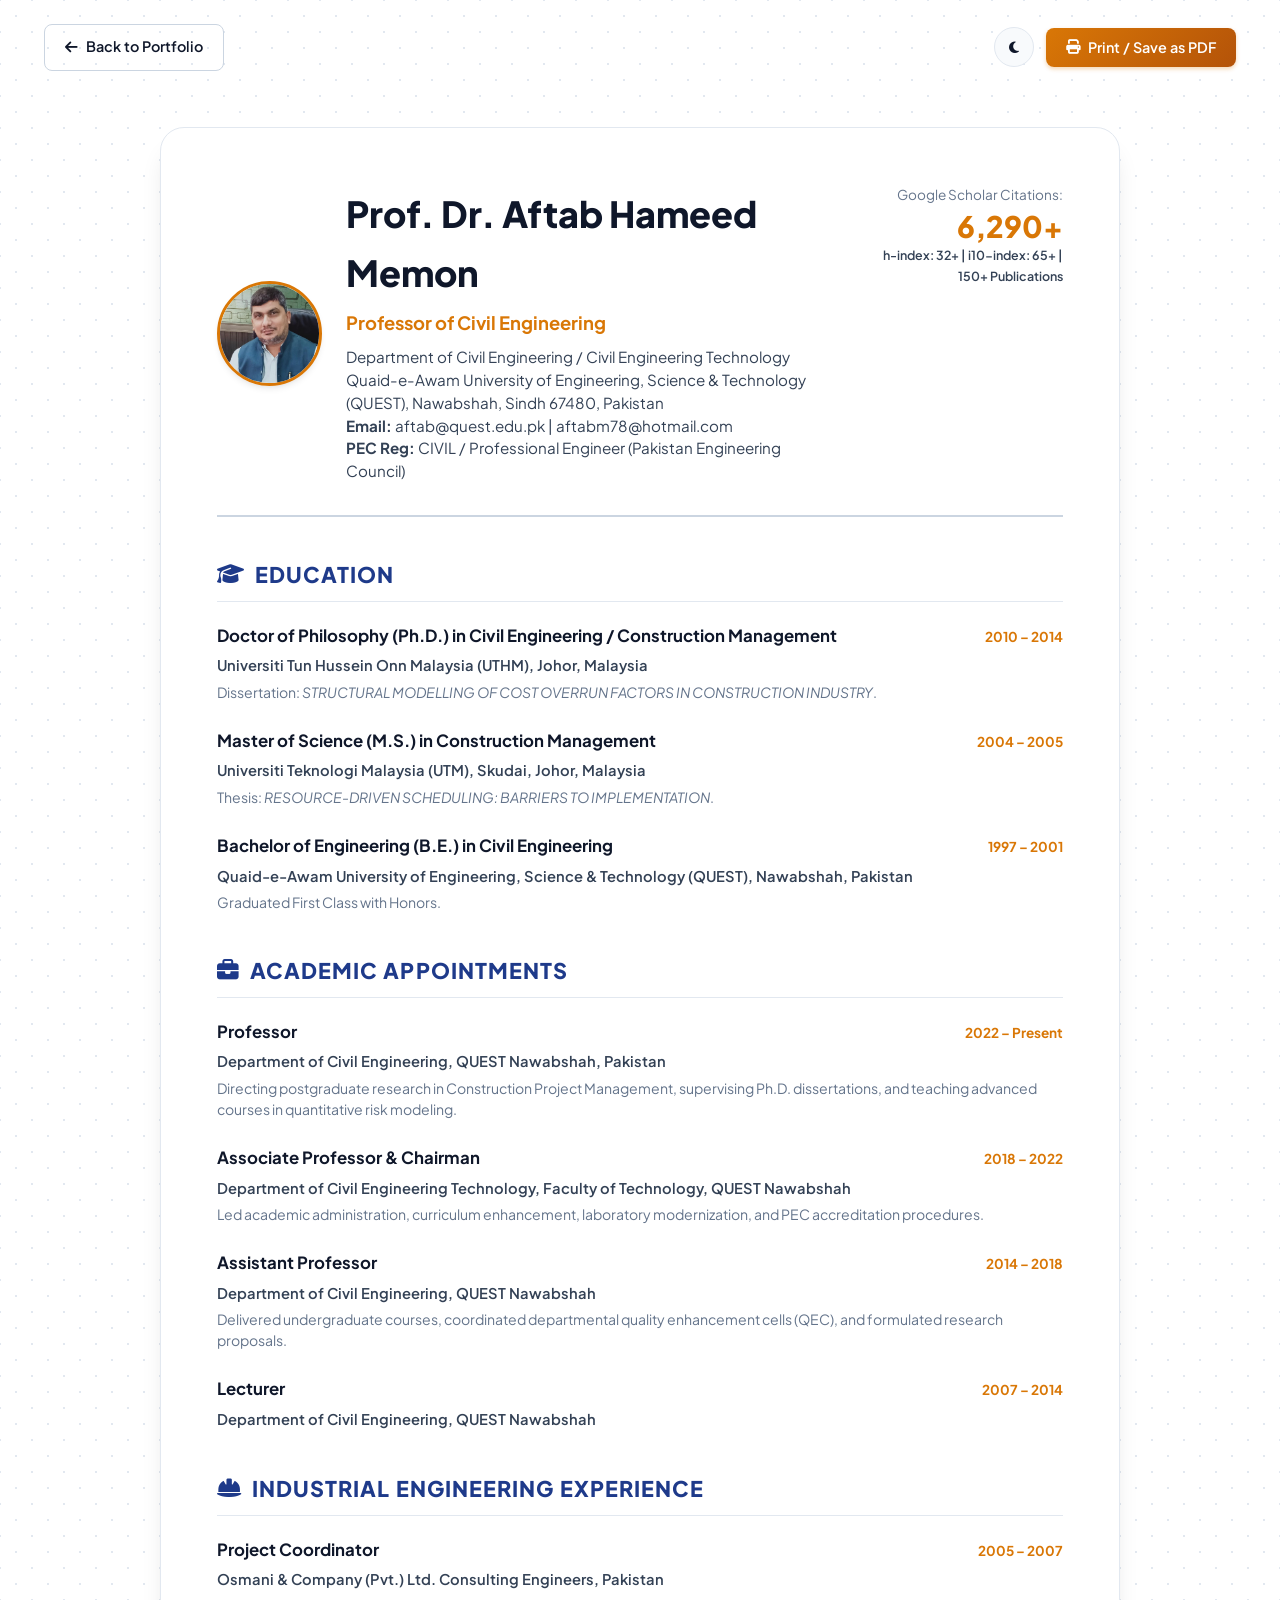
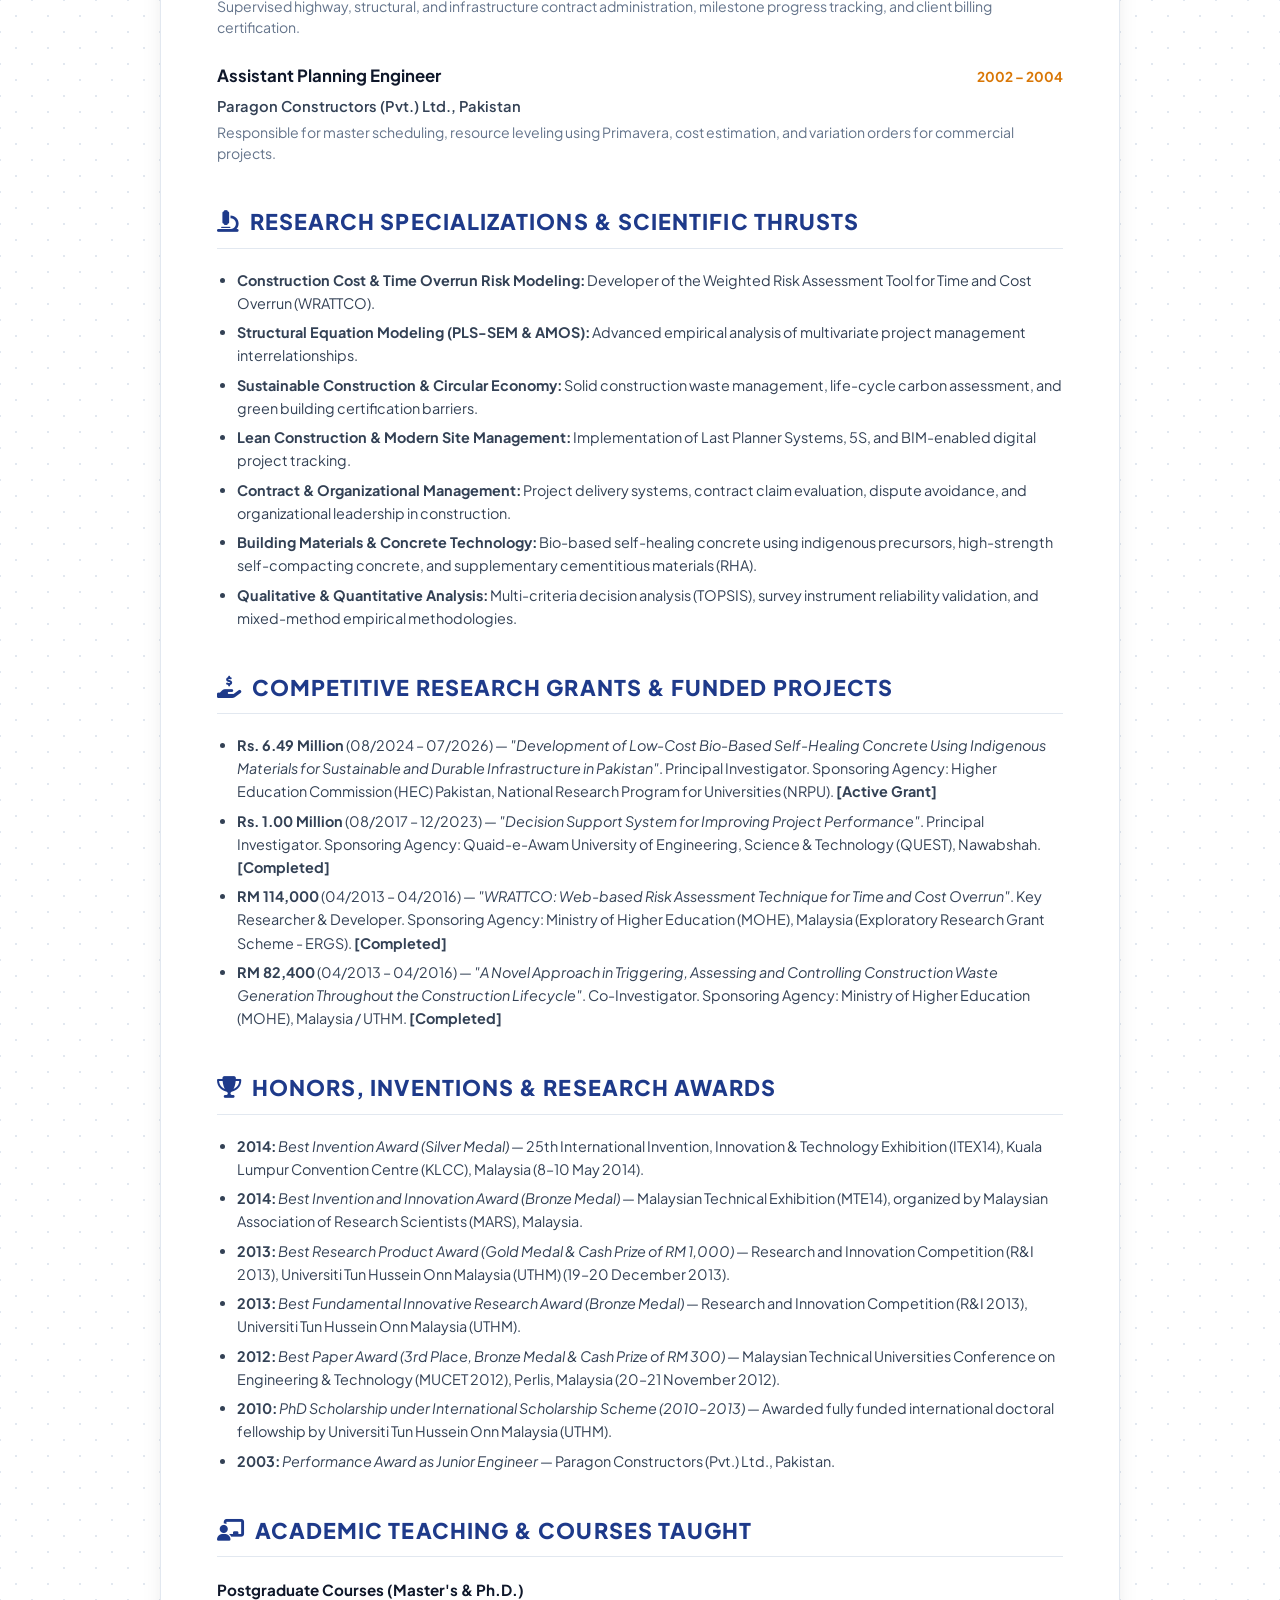
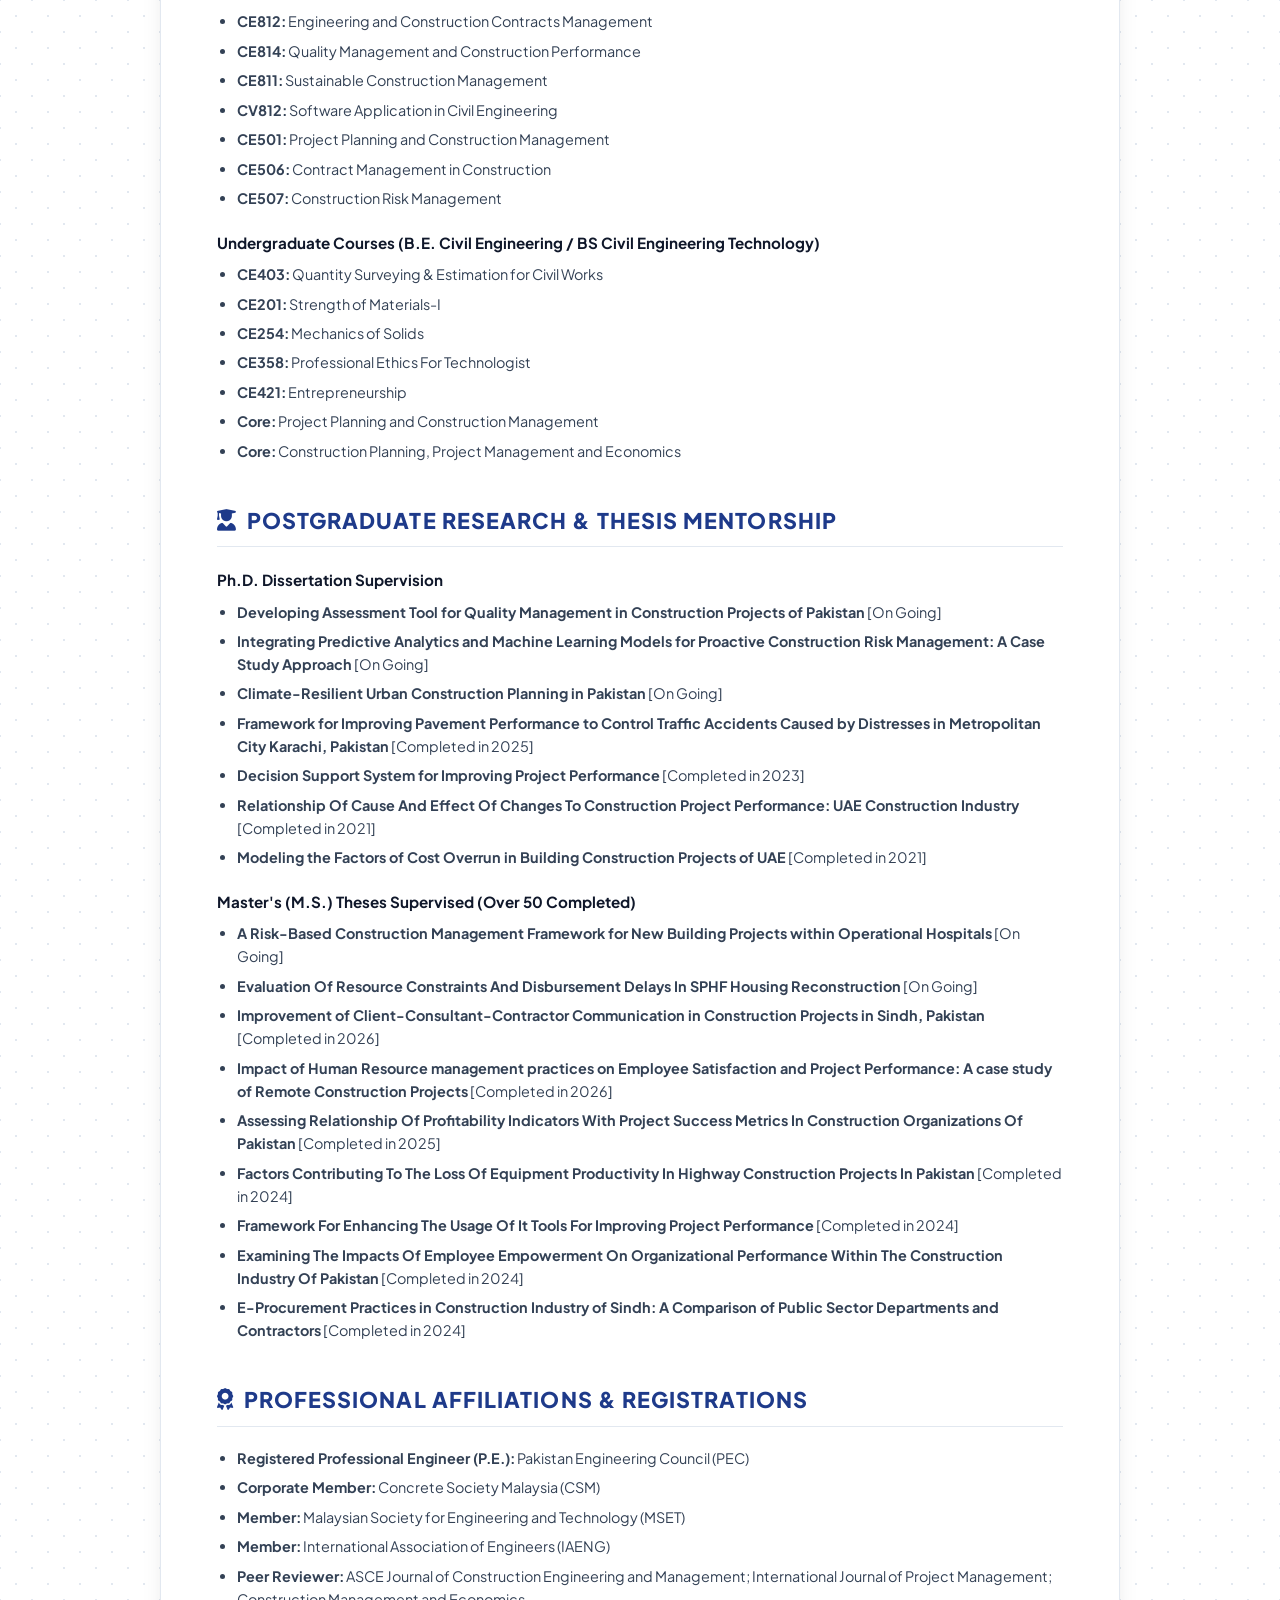
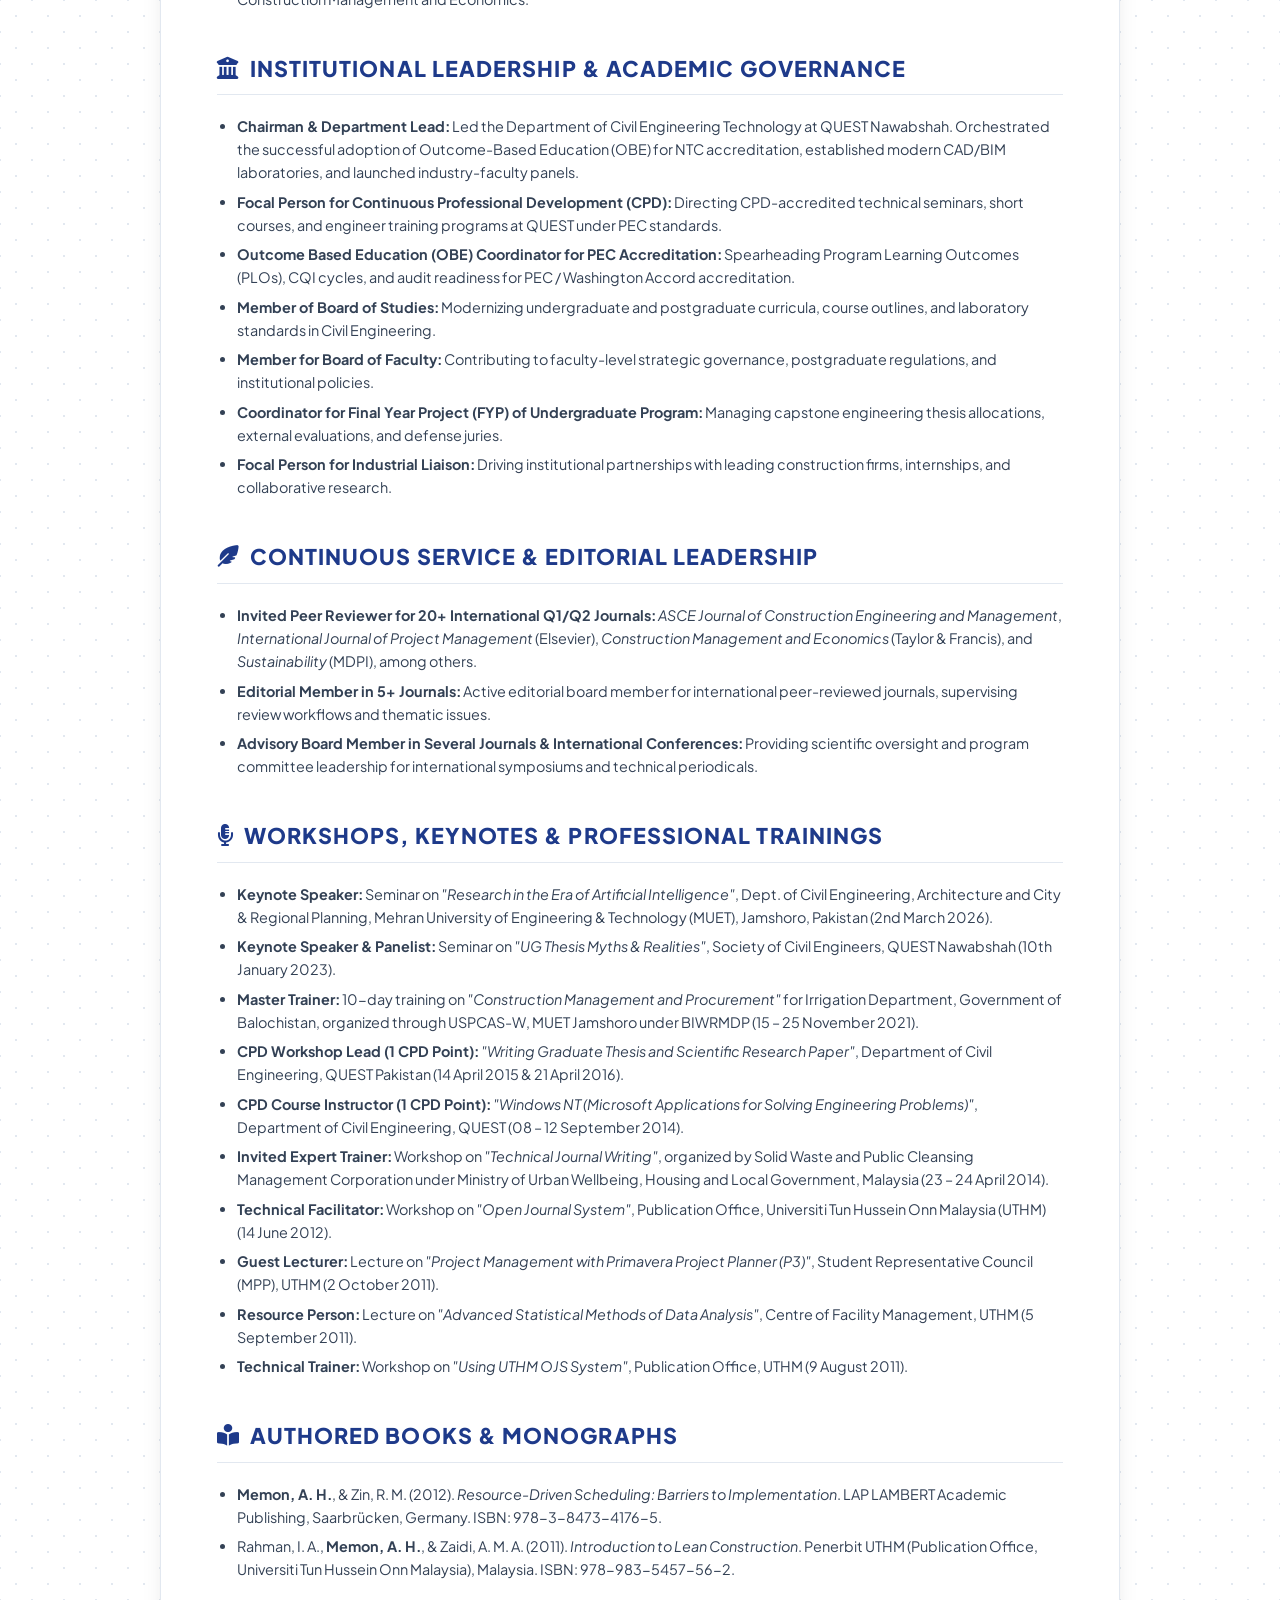
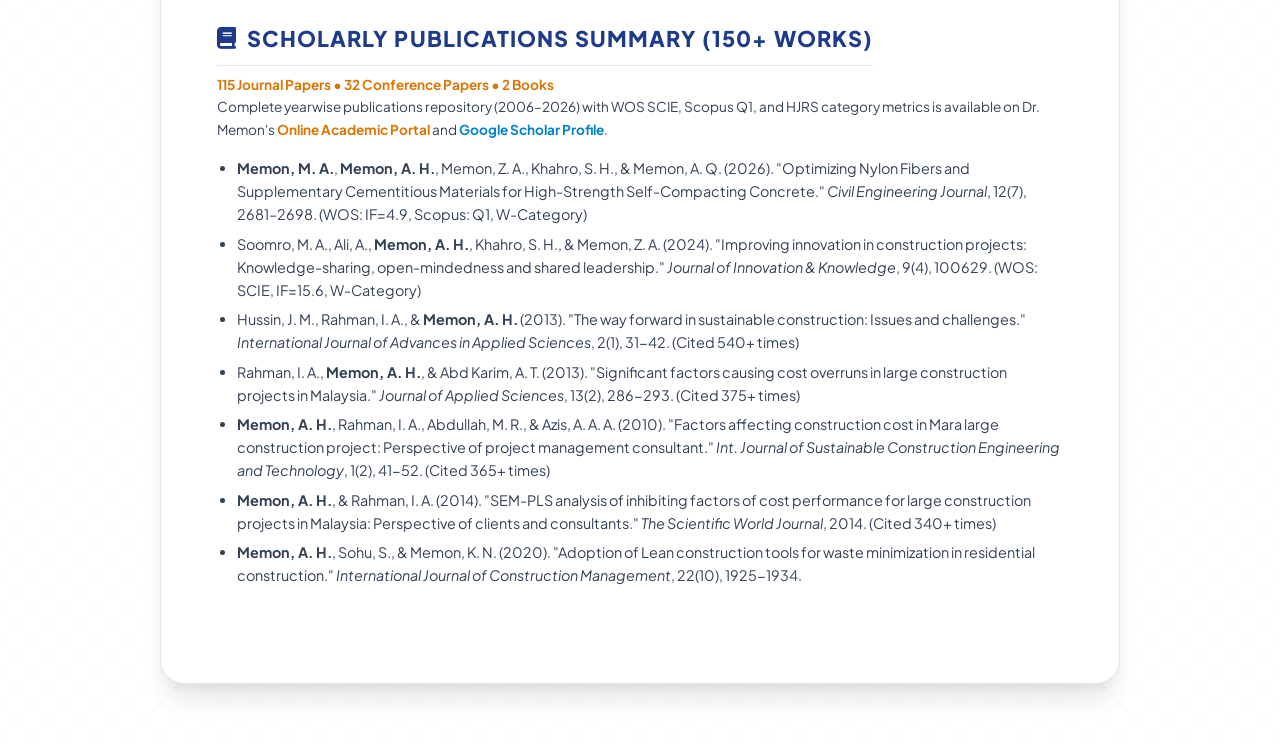
==== commit 705c29f0: "Update Activities page with 3 sub-sections: Institutional Leadership, Continuous Service, Workshops " ====
--- a/cv.html
+++ b/cv.html
@@ -434,6 +434,47 @@
         </ul>
       </section>
 
+      <!-- Institutional Leadership & Academic Governance -->
+      <section class="cv-section">
+        <h3 class="cv-section-title"><i class="fas fa-university"></i> Institutional Leadership &amp; Academic Governance</h3>
+        <ul class="cv-list">
+          <li><strong>Chairman &amp; Department Lead:</strong> Led the Department of Civil Engineering Technology at QUEST Nawabshah. Orchestrated the successful adoption of Outcome-Based Education (OBE) for NTC accreditation, established modern CAD/BIM laboratories, and launched industry-faculty panels.</li>
+          <li><strong>Focal Person for Continuous Professional Development (CPD):</strong> Directing CPD-accredited technical seminars, short courses, and engineer training programs at QUEST under PEC standards.</li>
+          <li><strong>Outcome Based Education (OBE) Coordinator for PEC Accreditation:</strong> Spearheading Program Learning Outcomes (PLOs), CQI cycles, and audit readiness for PEC / Washington Accord accreditation.</li>
+          <li><strong>Member of Board of Studies:</strong> Modernizing undergraduate and postgraduate curricula, course outlines, and laboratory standards in Civil Engineering.</li>
+          <li><strong>Member for Board of Faculty:</strong> Contributing to faculty-level strategic governance, postgraduate regulations, and institutional policies.</li>
+          <li><strong>Coordinator for Final Year Project (FYP) of Undergraduate Program:</strong> Managing capstone engineering thesis allocations, external evaluations, and defense juries.</li>
+          <li><strong>Focal Person for Industrial Liaison:</strong> Driving institutional partnerships with leading construction firms, internships, and collaborative research.</li>
+        </ul>
+      </section>
+
+      <!-- Continuous Service: Editorial & Scholarly Reviewer -->
+      <section class="cv-section">
+        <h3 class="cv-section-title"><i class="fas fa-feather-alt"></i> Continuous Service &amp; Editorial Leadership</h3>
+        <ul class="cv-list">
+          <li><strong>Invited Peer Reviewer for 20+ International Q1/Q2 Journals:</strong> <em>ASCE Journal of Construction Engineering and Management</em>, <em>International Journal of Project Management</em> (Elsevier), <em>Construction Management and Economics</em> (Taylor &amp; Francis), and <em>Sustainability</em> (MDPI), among others.</li>
+          <li><strong>Editorial Member in 5+ Journals:</strong> Active editorial board member for international peer-reviewed journals, supervising review workflows and thematic issues.</li>
+          <li><strong>Advisory Board Member in Several Journals &amp; International Conferences:</strong> Providing scientific oversight and program committee leadership for international symposiums and technical periodicals.</li>
+        </ul>
+      </section>
+
+      <!-- Workshops, Keynotes & Professional Trainings -->
+      <section class="cv-section">
+        <h3 class="cv-section-title"><i class="fas fa-microphone-alt"></i> Workshops, Keynotes &amp; Professional Trainings</h3>
+        <ul class="cv-list">
+          <li><strong>Keynote Speaker:</strong> Seminar on <em>"Research in the Era of Artificial Intelligence"</em>, Dept. of Civil Engineering, Architecture and City &amp; Regional Planning, Mehran University of Engineering &amp; Technology (MUET), Jamshoro, Pakistan (2nd March 2026).</li>
+          <li><strong>Keynote Speaker &amp; Panelist:</strong> Seminar on <em>"UG Thesis Myths &amp; Realities"</em>, Society of Civil Engineers, QUEST Nawabshah (10th January 2023).</li>
+          <li><strong>Master Trainer:</strong> 10-day training on <em>"Construction Management and Procurement"</em> for Irrigation Department, Government of Balochistan, organized through USPCAS-W, MUET Jamshoro under BIWRMDP (15 – 25 November 2021).</li>
+          <li><strong>CPD Workshop Lead (1 CPD Point):</strong> <em>"Writing Graduate Thesis and Scientific Research Paper"</em>, Department of Civil Engineering, QUEST Pakistan (14 April 2015 &amp; 21 April 2016).</li>
+          <li><strong>CPD Course Instructor (1 CPD Point):</strong> <em>"Windows NT (Microsoft Applications for Solving Engineering Problems)"</em>, Department of Civil Engineering, QUEST (08 – 12 September 2014).</li>
+          <li><strong>Invited Expert Trainer:</strong> Workshop on <em>"Technical Journal Writing"</em>, organized by Solid Waste and Public Cleansing Management Corporation under Ministry of Urban Wellbeing, Housing and Local Government, Malaysia (23 – 24 April 2014).</li>
+          <li><strong>Technical Facilitator:</strong> Workshop on <em>"Open Journal System"</em>, Publication Office, Universiti Tun Hussein Onn Malaysia (UTHM) (14 June 2012).</li>
+          <li><strong>Guest Lecturer:</strong> Lecture on <em>"Project Management with Primavera Project Planner (P3)"</em>, Student Representative Council (MPP), UTHM (2 October 2011).</li>
+          <li><strong>Resource Person:</strong> Lecture on <em>"Advanced Statistical Methods of Data Analysis"</em>, Centre of Facility Management, UTHM (5 September 2011).</li>
+          <li><strong>Technical Trainer:</strong> Workshop on <em>"Using UTHM OJS System"</em>, Publication Office, UTHM (9 August 2011).</li>
+        </ul>
+      </section>
+
       <!-- Published Books & Monographs -->
       <section class="cv-section">
         <h3 class="cv-section-title"><i class="fas fa-book-reader"></i> Authored Books &amp; Monographs</h3>
--- a/css/style.css
+++ b/css/style.css
@@ -2750,6 +2750,281 @@
   font-size: 0.92rem;
   color: var(--text-secondary);
   line-height: 1.6;
+}
+
+/* ==========================================================================
+   ACTIVITIES SUB-MENUS & SUB-VIEWS STYLING
+   ========================================================================== */
+.activities-submenus-grid {
+  display: grid;
+  grid-template-columns: repeat(3, 1fr);
+  gap: 1.25rem;
+  margin-bottom: 2.25rem;
+}
+
+.activity-subtab-card {
+  background: var(--bg-card);
+  border: 2px solid var(--border-subtle);
+  border-radius: var(--radius-lg);
+  padding: 1.5rem 1.25rem;
+  display: flex;
+  flex-direction: column;
+  justify-content: space-between;
+  align-items: flex-start;
+  text-align: left;
+  transition: var(--transition);
+  cursor: pointer;
+  position: relative;
+  box-shadow: var(--shadow-sm);
+  width: 100%;
+}
+
+.activity-subtab-card:hover {
+  border-color: var(--accent-gold);
+  transform: translateY(-3px);
+  box-shadow: var(--shadow-md);
+}
+
+.activity-subtab-card.active {
+  border-color: var(--accent-gold);
+  background: linear-gradient(135deg, var(--bg-card) 0%, var(--bg-secondary) 100%);
+  box-shadow: var(--shadow-lg), 0 0 20px rgba(217, 119, 6, 0.2);
+}
+
+.activity-subtab-card.active::after {
+  content: '';
+  position: absolute;
+  bottom: -2px;
+  left: 15%;
+  right: 15%;
+  height: 3px;
+  background: var(--accent-gold);
+  border-radius: 9999px;
+}
+
+.activity-subtab-card.active .subtab-icon-box {
+  background: var(--accent-gold);
+  color: #ffffff;
+}
+
+.activity-subview {
+  display: none;
+  opacity: 0;
+  transform: translateY(8px);
+  transition: opacity 0.3s ease, transform 0.3s ease;
+}
+
+.activity-subview.active {
+  display: block;
+  opacity: 1;
+  transform: translateY(0);
+  animation: subviewFade 0.3s ease-out forwards;
+}
+
+/* Institutional Leadership Styling */
+.leadership-featured-card {
+  background: var(--bg-card);
+  border: 1px solid var(--border-subtle);
+  border-left: 4px solid var(--accent-gold);
+  border-radius: var(--radius-lg);
+  padding: 1.85rem 2rem;
+  margin-bottom: 2rem;
+  box-shadow: var(--shadow-sm);
+}
+
+.leadership-grid {
+  display: grid;
+  grid-template-columns: repeat(3, 1fr);
+  gap: 1.5rem;
+}
+
+.leadership-card {
+  background: var(--bg-card);
+  border: 1px solid var(--border-subtle);
+  border-radius: var(--radius-lg);
+  padding: 1.65rem 1.4rem;
+  box-shadow: var(--shadow-sm);
+  transition: var(--transition);
+  display: flex;
+  flex-direction: column;
+  justify-content: space-between;
+}
+
+.leadership-card:hover {
+  border-color: var(--accent-gold);
+  transform: translateY(-3px);
+  box-shadow: var(--shadow-md);
+}
+
+.leadership-card-top {
+  display: flex;
+  align-items: center;
+  justify-content: space-between;
+  margin-bottom: 0.85rem;
+}
+
+.leadership-icon-box {
+  width: 44px;
+  height: 44px;
+  border-radius: 10px;
+  background: var(--accent-gold-soft);
+  color: var(--accent-gold);
+  display: flex;
+  align-items: center;
+  justify-content: center;
+  font-size: 1.15rem;
+  flex-shrink: 0;
+}
+
+.leadership-badge {
+  font-size: 0.72rem;
+  font-weight: 800;
+  text-transform: uppercase;
+  color: var(--accent-gold);
+  background: rgba(217, 119, 6, 0.1);
+  padding: 0.2rem 0.6rem;
+  border-radius: 9999px;
+  letter-spacing: 0.03em;
+}
+
+.leadership-card-title {
+  font-size: 1.05rem;
+  font-weight: 700;
+  color: var(--text-primary);
+  margin-bottom: 0.5rem;
+  line-height: 1.35;
+}
+
+.leadership-card-desc {
+  font-size: 0.88rem;
+  color: var(--text-secondary);
+  line-height: 1.55;
+}
+
+/* Continuous Service Styling */
+.service-cards-grid {
+  display: grid;
+  grid-template-columns: repeat(3, 1fr);
+  gap: 1.5rem;
+}
+
+.service-card {
+  background: var(--bg-card);
+  border: 1px solid var(--border-subtle);
+  border-radius: var(--radius-lg);
+  padding: 1.75rem;
+  box-shadow: var(--shadow-sm);
+  transition: var(--transition);
+  display: flex;
+  flex-direction: column;
+}
+
+.service-card:hover {
+  border-color: var(--accent-gold);
+  transform: translateY(-3px);
+  box-shadow: var(--shadow-md);
+}
+
+.journal-pills-list {
+  display: flex;
+  flex-direction: column;
+  gap: 0.65rem;
+  margin-top: 1rem;
+}
+
+.journal-pill-item {
+  display: flex;
+  align-items: flex-start;
+  gap: 0.6rem;
+  font-size: 0.86rem;
+  color: var(--text-secondary);
+  padding: 0.6rem 0.85rem;
+  border-radius: var(--radius-md);
+  background: var(--bg-secondary);
+  border-left: 3px solid var(--accent-gold);
+  line-height: 1.45;
+}
+
+.journal-pill-item strong {
+  color: var(--text-primary);
+}
+
+/* Workshops & Keynotes Styling */
+.workshops-timeline-list {
+  display: flex;
+  flex-direction: column;
+  gap: 1.15rem;
+}
+
+.workshop-item-card {
+  background: var(--bg-card);
+  border: 1px solid var(--border-subtle);
+  border-radius: var(--radius-lg);
+  padding: 1.5rem 1.75rem;
+  box-shadow: var(--shadow-sm);
+  transition: var(--transition);
+  display: flex;
+  justify-content: space-between;
+  align-items: flex-start;
+  gap: 1.5rem;
+}
+
+.workshop-item-card:hover {
+  border-color: var(--accent-gold);
+  transform: translateY(-2px);
+  box-shadow: var(--shadow-md);
+}
+
+.workshop-role-tag {
+  display: inline-flex;
+  align-items: center;
+  gap: 0.35rem;
+  font-size: 0.74rem;
+  font-weight: 800;
+  padding: 0.22rem 0.65rem;
+  border-radius: 9999px;
+  background: rgba(217, 119, 6, 0.12);
+  color: var(--accent-gold);
+  margin-bottom: 0.45rem;
+  text-transform: uppercase;
+  letter-spacing: 0.03em;
+}
+
+.workshop-item-card.keynote .workshop-role-tag {
+  background: rgba(217, 119, 6, 0.18);
+  color: #d97706;
+  border: 1px solid rgba(217, 119, 6, 0.3);
+}
+
+[data-theme="dark"] .workshop-item-card.keynote .workshop-role-tag {
+  color: #fbbf24;
+  background: rgba(245, 158, 11, 0.2);
+  border-color: rgba(245, 158, 11, 0.4);
+}
+
+.workshop-date-badge {
+  flex-shrink: 0;
+  font-size: 0.8rem;
+  font-weight: 700;
+  color: var(--text-secondary);
+  background: var(--bg-secondary);
+  padding: 0.35rem 0.85rem;
+  border-radius: 9999px;
+  border: 1px solid var(--border-subtle);
+  white-space: nowrap;
+}
+
+@media (max-width: 900px) {
+  .activities-submenus-grid,
+  .leadership-grid,
+  .service-cards-grid {
+    grid-template-columns: 1fr;
+    gap: 1rem;
+  }
+  .workshop-item-card {
+    flex-direction: column;
+    gap: 0.75rem;
+  }
 }
 
 /* Contact Section */
